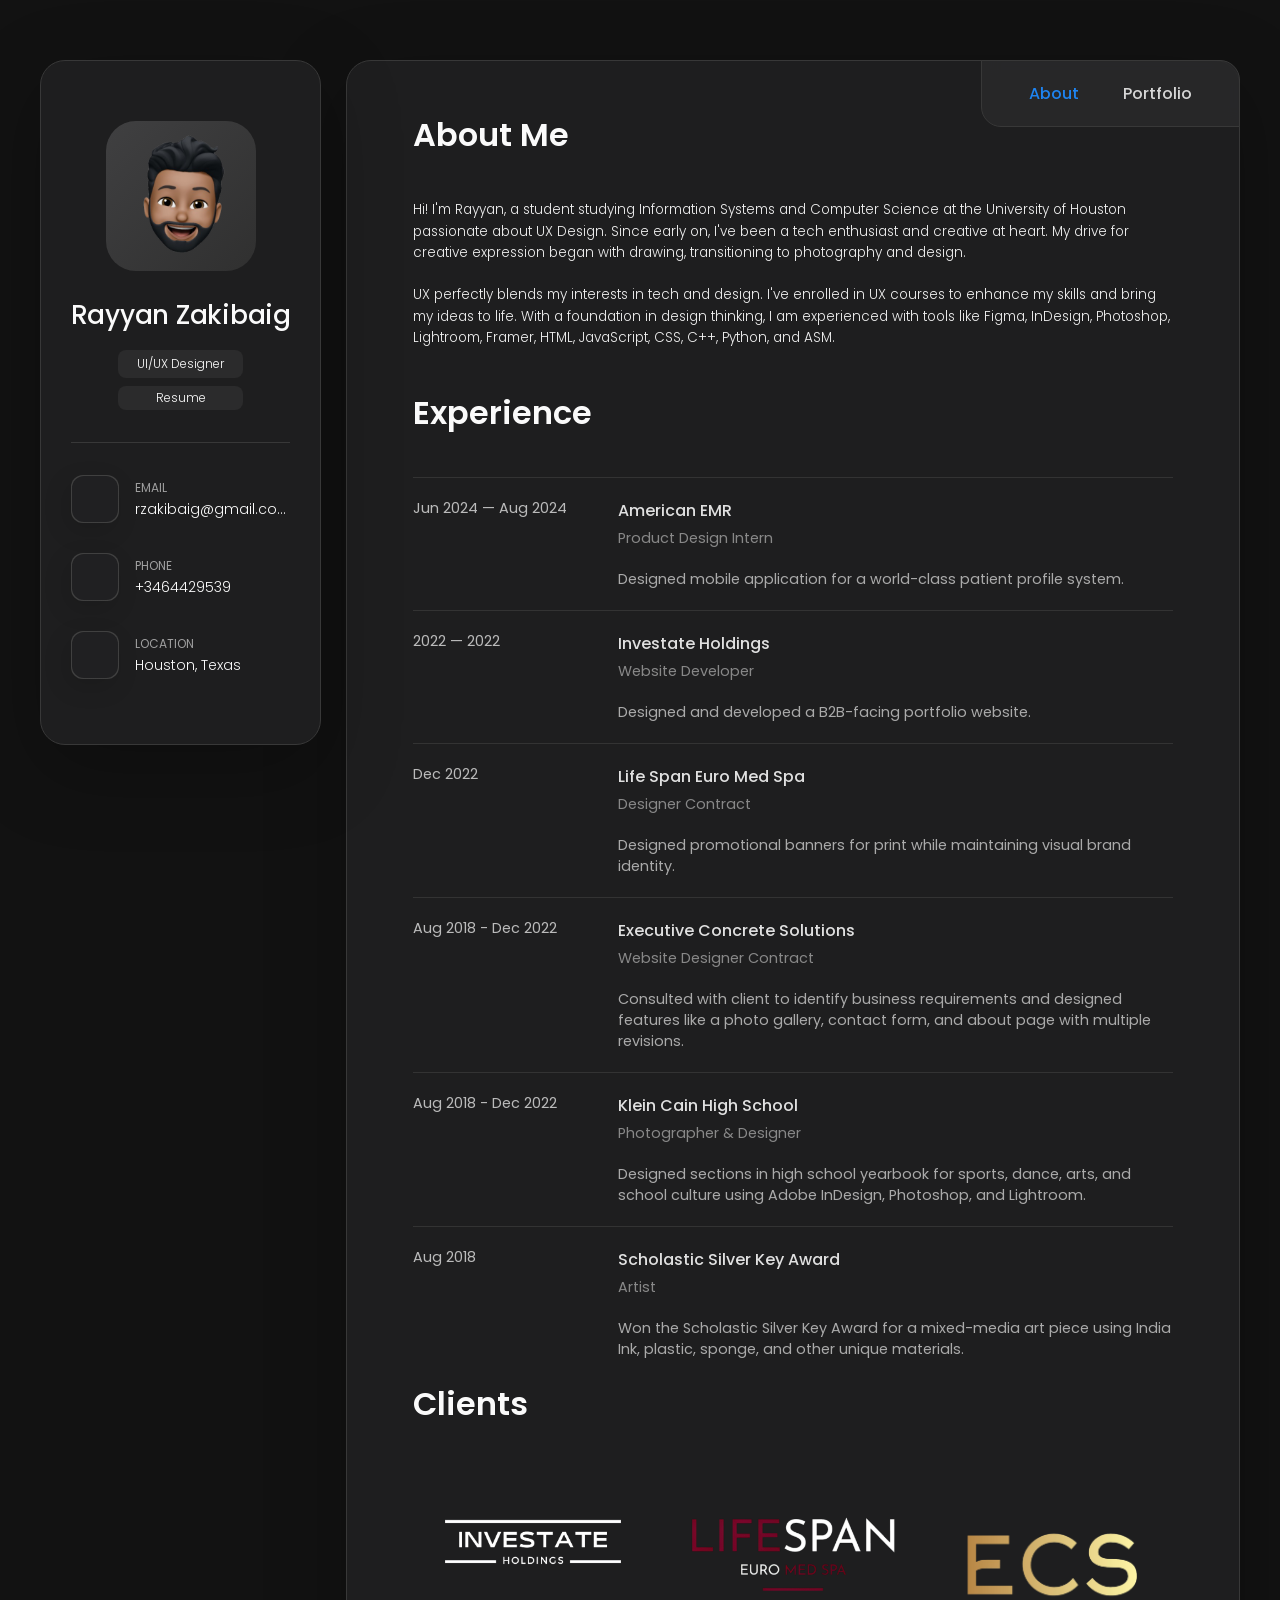
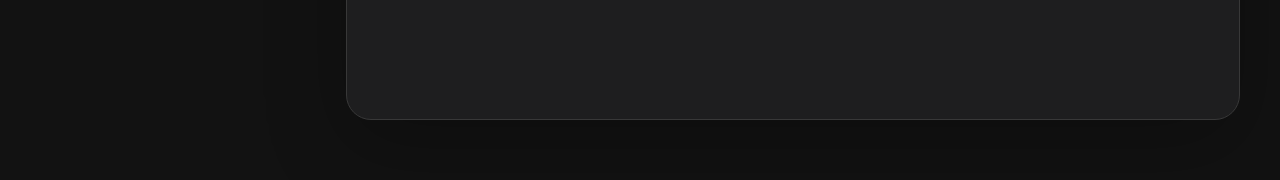
==== index.html @ 5c8e7275 "Update index.html" ====
<!DOCTYPE html>
<html lang="en">

<head>
  <meta charset="UTF-8">
  <meta http-equiv="X-UA-Compatible" content="IE=edge">
  <meta name="viewport" content="width=device-width, initial-scale=1.0">
  <title>Rayyan's Portfolio</title>

  <!-- Favicon -->
  <link rel="shortcut icon" href="./assets/images/logo.ico" type="image/x-icon">

  <!-- Custom CSS -->
  <link rel="stylesheet" href="./assets/css/style.css">

  <!-- Google Fonts -->
  <link rel="preconnect" href="https://fonts.googleapis.com">
  <link rel="preconnect" href="https://fonts.gstatic.com" crossorigin>
  <link href="https://fonts.googleapis.com/css2?family=Poppins:wght@300;400;500;600&display=swap" rel="stylesheet">
</head>

<body>

  <!-- Main Container -->
  <main>

    <!-- Sidebar -->
    <aside class="sidebar" data-sidebar>

      <div class="sidebar-info">
        
        <!-- Avatar -->
        <figure class="avatar-box">
          <img src="./assets/images/my-avatar.png" alt="Rayyan Zakibaig" width="80">
        </figure>

        <!-- Info Content -->
        <div class="info-content">
          <h1 class="name" title="Rayyan Zakibaig">Rayyan Zakibaig</h1>
          <p class="title">UI/UX Designer</p>

          <!-- Resume Button -->
        <a href="https://drive.google.com/file/d/1Hd1ixtJiJkt97Hl2Q3PI5Q_fu5zuwYD4/view?usp=sharing">
          <p class="resume-button">Resume</p>
        </a>

        </div>

        <!-- Contact Toggle Button -->
        <button class="info_more-btn" data-sidebar-btn>
          <span>Show Contacts</span>
          <ion-icon name="chevron-down"></ion-icon>
        </button>

      </div>

      <!-- Expanded Contact Info -->
      <div class="sidebar-info_more">

        <div class="separator"></div>

        <!-- Contact List -->
        <ul class="contacts-list">

          <li class="contact-item">
            <div class="icon-box">
              <ion-icon name="mail-outline"></ion-icon>
            </div>
            <div class="contact-info">
              <p class="contact-title">Email</p>
              <a href="mailto:rzakibaig@gmail.com" class="contact-link">rzakibaig@gmail.com</a>
            </div>
          </li>

          <li class="contact-item">
            <div class="icon-box">
              <ion-icon name="phone-portrait-outline"></ion-icon>
            </div>
            <div class="contact-info">
              <p class="contact-title">Phone</p>
              <a href="tel:+3464429539" class="contact-link">+3464429539</a>
            </div>
          </li>

          <li class="contact-item">
            <div class="icon-box">
              <ion-icon name="location-outline"></ion-icon>
            </div>
            <div class="contact-info">
              <p class="contact-title">Location</p>
              <address>Houston, Texas</address>
            </div>
          </li>

        </ul>

        <div class="separator"></div>

        <!-- Social Links -->
        <ul class="social-list">
          <li class="social-item">
            <a href="https://www.linkedin.com/in/rayyan-zakibaig" class="social-link" target="_blank">
              <ion-icon name="logo-linkedin"></ion-icon>
            </a>
          </li>
        </ul>

      </div>

    </aside>

    <!-- Main Content -->
    <div class="main-content">

      <!-- Navbar -->
      <nav class="navbar">
        <ul class="navbar-list">
          <li class="navbar-item">
            <button class="navbar-link active" data-nav-link>About</button>
          </li>
          <li class="navbar-item">
            <button class="navbar-link" data-nav-link>Portfolio</button>
          </li> 

<!-- 
          <li class="navbar-item">
            <button class="navbar-link" data-nav-link>investate-holdings-project</button>
          </li>

          <li class="navbar-item">
            <button class="navbar-link" data-nav-link>american-emr-project</button>
          </li>
-->
        </ul>
      </nav>

      <!-- About Section -->
      <article class="about active" data-page="about">

        <!-- About Me Section -->
        <div class="experience-section">
          <header>
            <h2 class="h2 article-title">About me</h2>
          </header>

          <section class="about-text">
            <p class="description1">
              Hi! I'm Rayyan, a student studying Information Systems and Computer Science at the University of Houston passionate about UX Design.
              Since early on, I've been a tech enthusiast and creative at heart. My drive for creative expression began with
              drawing, transitioning to photography and design.
            </p>
            <p class="description1">
              UX perfectly blends my interests in tech and design. I've enrolled in UX courses to enhance my skills and
              bring my ideas to life. With a foundation in design thinking, I am experienced with tools like Figma,
              InDesign, Photoshop, Lightroom, Framer, HTML, JavaScript, CSS, C++, Python, and ASM.
            </p>
          </section>

          <!-- Experience Section -->
          <header>
            <h2 class="h2 article-title">Experience</h2>
          </header>

          <!-- Experience Items -->
          <div class="experience-item">
            <div class="experience-date">Jun 2024 — Aug 2024</div>
            <div class="experience-content">
              <h3>American EMR</h3>
              <p class="position">Product Design Intern</p>
              <p class="description">Designed mobile application for a world-class patient profile system.</p>
            </div>
          </div>

          <div class="experience-item">
            <div class="experience-date">2022 — 2022</div>
            <div class="experience-content">
              <h3>Investate Holdings</h3>
              <p class="position">Website Developer</p>
              <p class="description">Designed and developed a B2B-facing portfolio website.</p>
            </div>
          </div>

          <div class="experience-item">
            <div class="experience-date">Dec 2022</div>
            <div class="experience-content">
              <h3>Life Span Euro Med Spa</h3>
              <p class="position">Designer Contract</p>
              <p class="description">Designed promotional banners for print while maintaining visual brand identity.</p>
            </div>
          </div>

          <div class="experience-item">
            <div class="experience-date">Aug 2018 - Dec 2022</div>
            <div class="experience-content">
              <h3>Executive Concrete Solutions</h3>
              <p class="position">Website Designer Contract</p>
              <p class="description">Consulted with client to identify business requirements and designed features like a photo gallery, contact form, and about page with multiple revisions.</p>
            </div>
          </div>

          <div class="experience-item">
            <div class="experience-date">Aug 2018 - Dec 2022</div>
            <div class="experience-content">
              <h3>Klein Cain High School</h3>
              <p class="position">Photographer & Designer</p>
              <p class="description">Designed sections in high school yearbook for sports, dance, arts, and school culture using Adobe InDesign, Photoshop, and Lightroom.</p>
            </div>
          </div>

          <div class="experience-item">
            <div class="experience-date">Aug 2018</div>
            <div class="experience-content">
              <h3>Scholastic Silver Key Award</h3>
              <p class="position">Artist</p>
              <p class="description">Won the Scholastic Silver Key Award for a mixed-media art piece using India Ink, plastic, sponge, and other unique materials.</p>
            </div>
          </div>

          <!-- Clients Section -->
          <h2 class="h2 article-title">Clients</h2>

          <ul class="clients-list has-scrollbar">
            <li class="clients-item">
              <a href="#"><img src="./assets/images/investate-holdings-logo.png" alt="Investate Holdings logo"></a>
            </li>
            <li class="clients-item">
              <a href="#"><img src="./assets/images/lifespan-logo.png" alt="Life Span Euro Med Spa logo"></a>
            </li>
            <li class="clients-item">
              <a href="#"><img src="./assets/images/ecs-logo.png" alt="Executive Concrete Solutions logo"></a>
            </li>
          </ul>
        </div>
      </article>

      

      <!-- Portfolio Page -->
      <article class="portfolio" data-page="portfolio">
        <div class="experience-section">
        
        <header>
          <h2 class="h2 article-title">Portfolio</h2>
        </header>

        <!-- Portfolio projects -->
        <section class="portfolio-posts">
          <ul class="portfolio-posts-list">

        <!--AmericanEMR project-->
        <li class="portfolio-post-item">
          <a href="javascript:void(0);" data-page="american-emr-project">
            <figure class="portfolio-banner-box">
              <img src="./assets/images/healthcare-app.png">
            </figure>

            <div class="portfolio-content">
              <div class="portfolio-meta">
                <p class="portfolio-category">UI/UX Design</p>
                <span class="dot"></span>
                <time datetime="2022-08-23">2024</time>
              </div>

              <h3 class="h3 portfolio-item-title">American EMR</h3>
              <p class="portfolio-text">
              A mobile app empowering patients with control of their health journey.
              </p>
            </div>
          </a>
        </li>

        <!--investate project-->
        <li class="portfolio-post-item">
          <a href="javascript:void(0);" data-page="investate-holdings-project">
            <figure class="portfolio-banner-box">
              <img src="./assets/images/investate-screens.png" alt="Investate" loading="lazy">
            </figure>

            <div class="portfolio-content">
              <div class="portfolio-meta">
                <p class="portfolio-category">Web Design</p>
                <span class="dot"></span>
                <time datetime="2022-02-23">2022</time>
              </div>

              <h3 class="h3 portfolio-item-title">Investate Holdings</h3>
              <p class="portfolio-text">
                A B2B portfolio website for a corportate housing
              </p>
            </div>
          </a>
        </li>

        <!--audi poster-->
        <li class="portfolio-post-item2">
          <a href="javascript:void(0);" data-page="portfolio" data-modal-trigger>
            <figure class="portfolio-banner-box">
              <img src="./assets/images/audir8.png">
            </figure>

            <div class="portfolio-content">
              <div class="portfolio-meta">
                <p class="portfolio-category">Graphic Design</p>
                <span class="dot"></span>
                <time datetime="2022-02-23">November 2024</time>
              </div>
              <h3 class="h3 portfolio-item-title">Audi Poster</h3>
              <p class="portfolio-text">Passion Project</p>
            </div>
          </a>
        </li>

        <!--porsche poster-->
        <li class="portfolio-post-item2">
          <a href="javascript:void(0);" data-page="portfolio" data-modal-trigger>
            <figure class="portfolio-banner-box">
              <img src="./assets/images/porsche-poster.png" alt="Porsche" loading="lazy">
            </figure>

            <div class="portfolio-content">
              <div class="portfolio-meta">
                <p class="portfolio-category">Graphic Design</p>
                <span class="dot"></span>
                <time datetime="2022-02-23">September 2024</time>
              </div>
              <h3 class="h3 portfolio-item-title">Porsche Poster</h3>
              <p class="portfolio-text">Passion Project</p>
            </div>
          </a>
        </li>

        <!--ink poster-->
        <li class="portfolio-post-item2">
          <a href="javascript:void(0);" data-page="portfolio" data-modal-trigger>
            <figure class="portfolio-banner-box">
              <img src="./assets/images/ink-lake.png">
            </figure>

            <div class="portfolio-content">
              <div class="portfolio-meta">
                <p class="portfolio-category">Art</p>
                <span class="dot"></span>
                <time datetime="">April 2018</time>
              </div>
              <h3 class="h3 portfolio-item-title">Ink's Lake</h3>
              <p class="portfolio-text">Won Scholastic Silver Key Award.</p>
            </div>
          </a>
        </li>



          </ul>
        </section>
      </article>

<!-- Modal Container -->
<div class="modal-container" data-modal-container>
  <!-- Overlay -->
  <div class="overlay" data-overlay></div>

  <!-- Modal Content -->
  <div class="project-modal">
    <button class="modal-close-btn" data-modal-close-btn>×</button>
    <div class="modal-img-wrapper">
      <img src="" alt="" data-modal-img>
    </div>
    <div class="modal-content">
      <h3 class="modal-title" data-modal-title></h3>
      <p class="modal-text" data-modal-text></p>
    </div>
  </div>
</div>


    <!--American EMR Case Study-->
    <article class="american-emr-project" data-page="american-emr-project">
      <div class="experience-section">
      <header>
        <h2 class="h2 article-title">American EMR</h2>
      </header>
      
      <a href="https://www.figma.com/proto/PFYUdaoOOU3aPH1MqxiYOs/AmericanEMR-UI?node-id=1-3&node-type=canvas&t=S6vHOVx3jOllrfiK-1&scaling=scale-down&content-scaling=fixed&page-id=0%3A1&starting-point-node-id=1%3A3" target="_blank" class="project-button" margin-bottom="10px;">Figma Prototype</a>
        <!-- Case Study: Context -->
          <div class="experience-item">
            <div class="project-content">
              <h3>Context</h3>
              <ul class="project-details">
                <li style="margin-bottom: 1em;">American EMR is a software solution that addresses common challenges in current electronic medical records (EMR) softwares such as: outdated designs, limited features, and poor usability. This project aimed to create an intuitive, all-in-one patient app to improve practice management and patient care.</li>
              </ul>
            </div>
          </div>
                
      <!-- Case Study: Part 1 - Project Overview -->
      <div class="experience-item">
        <div class="project-content">
          <h3>Overview</h3>
          <ul class="project-details">
            <li><strong>Timeline:</strong> 1 week</li>
            <li><strong>My Role:</strong> UX/UI Designer</li>
            <li><strong>Tools Used:</strong> Figma</li>
            <li><strong>Objective:</strong> Design an easy to navigate patient portal app.</li>
          </ul>
        </div>
      </div>

      <!-- Case Study: Part 2 - Problem Statement & Goals -->
      <div class="experience-item">
        <div class="project-content">
          <h3>Problem Statement</h3>
          <ul class="project-details">
            <li>Patients struggle with complex healthcare applications that lack an all-in-one solution for essential features such as appointment scheduling, medication reminders, payment processing, and medical records access. This leads to frustration and inefficiency in managing their healthcare, highlighting the need for an intuitive patient portal that simplifies and centralizes these features.</li>
          </ul>

          <h6>Goals</h6>
          <ul class="project-details">
            <li><strong>•</strong> Simplify navigation</li>
            <li><strong>•</strong> Enhance accessiblity for all users.</li>
            <li><strong>•</strong> Create an intuitive, user friendly patient app.</li>
          </ul>
        </div>
      </div>

      

      <!-- Case Study: Part 3 - Design Process -->
      <div class="experience-item">
        <div class="project-content">
          <h3>Design Process</h3>
          <p class="project-description">
          </p>

          <!-- Step 1 Research -->
          <div class="design-step">
            <div class="project-details">
              <h6>1. Research & Discovery</h6>
              <li>Reviewed user data provided by American EMR and conducted patient interviews to uncover pain points like poor navigation and disjointed functionality.</li>
              <li><strong>Key Insight: </strong>Patients wanted a simple, easy to use app for fast access to critical information and essential features.</li>
            </div>
          </div>

          <!-- Step 2 -->
          <div class="design-step">
            <div class="project-details">
              <h6></h6>
              <li></li>
              <!-- User Persona Images -->
              <img src="assets/images/userpersona1.png" class="rounded-image" style="margin-bottom: 10px; margin-top:20px">
              <img src="assets/images/userpersona2.png" class="rounded-image" style="margin-bottom: 10px;">
              <img src="assets/images/userpersona3.png" class="rounded-image" style="margin-bottom: 20px;">
            </div>
          </div>
        </div>
      </div>

        <!-- Case Study: Part 3 - Ideation and Wireframing
        <div class="experience-item">
          <div class="project-content">
            <h3></h3>
            <ul class="project-details">

               Step 3 --
              <div class="design-step">
                <h6></h6>
                <li></li>
                <li></li>
              </div>

               Step 4 --
              <div class="design-step">
                <h6></h6>

                <li></li>
              </div>
            </ul>
          </div>
        </div>
      -->
        
        <!-- Case Study: Part 4 - Visual Design -->
        <div class="experience-item">
          <div class="project-content">
            <h3>Visual Design</h3>
            <ul class="project-details">
              <h6>Branding</h6>
              
              <li><strong>Primary Color: </strong>Blue, chosen to evoke calmness, trust, and serenity, aligning with the app's healthcare focus.</li>
              <li><strong>Secondary Color: </strong>Black, used sparingly for contrast and emphasis.</li>
              <li><strong>Bankground & Cards: </strong>Light gray used for the background and white for cards, ensuring a clean and modern aesthetic.</li>
              <li><strong>Typrography: </strong>Montserrat, sans-serif font for selected for its readability and contemporary aesthetic.</li>

            </ul>
          </div>
        </div>

        <!-- Case Study: Part 5 - Prototyping and Testing -->
        <div class="experience-item">
          <div class="project-content">
            <h3>Prototyping and Testing</h3>
            <ul class="project-details">
            
              <!-- Step 6 -->
              <div class="design-step">
                <ul class="project-details">
                  <h6>1. Highlights Section</h6>
                  
                  <!-- dashboard highlights -->
                  <div class="responsive-grid">
                    <img src="assets/images/quick-highlights-versions.png" class="rounded-image">
                    <div>
                      <li><strong>Quick Highlights Section</strong></li>
                      <li>After completing the home dashboard, half of the screen was still unused space and I decided to add a Quick Highlights section. This feature displays key patient information, such as medication reminders, upcoming appointments, and missed payments, allowing users to easily view and access important details at a glance.</li>
                    </div>
                  </div>

                  <!-- Version 1 -->
                  <div class="responsive-grid">
                    <img src="assets/images/highlights-v1.png" class="rounded-image">
                    <div>
                      <li><strong>Quick Highlights Version 1</strong></li>
                      <li>In the first iteration, I designed widget-style cards with black titles and icons for visual recognition. To maintain consistency with the dashboard, I integrated the arrows and added a "details" label, indicating that the cards were clickable for more information.</li>
                    </div>
                  </div>

                  <!-- Version 2 -->
                  <div class="responsive-grid">
                    <img src="assets/images/highlights-v2.png" class="rounded-image">
                    <div>
                      <li><strong>Quick Highlights Version 2</strong></li>
                      <li>After reviewing the first version, user feedback indicated the cards was too cluttered. To simplify, I removed the icons and "details" text, as the arrows already indicated clickability. I kept only the arrows, increasing their size to maintain continuity with the dashboard and improve visibility. With this iteration I aimed to allow users to quickly access important information without distractions.</li>
                    </div>
                  </div>

                  <!-- Version 3 -->
                  <div class="responsive-grid">
                    <img src="assets/images/highlights-v3.png" class="rounded-image">
                    <div>
                      <li><strong>Quick Highlights Version 3</strong></li>
                      <li>However, after re-evaluating version 2 made the cards indistinquishable at a glance, this was a problem since users should be able to quickly view this information. I reintroduced the icons to maintain the design continuity from the dashboard while excluding the "details" text and this helped balance the visual load.</li>
                    </div>
                  </div>

                  <h6>2. Back Arrow in pages</h6>
                  <img src="assets/images/arrow-addition-emr.png" class="rounded-image" style="margin-bottom: 1em;">                  
                  <li><strong>Back Arrow in Subpages</strong></li>
                  <li>During user testing, I found that users struggled to navigate back to the previous page from the dashboard. I had designed thinking the home icon in the menu was sufficient but it wasn't intuitive. To address this pain point, I added back arrows at the top of each page, ensuring consistency with the dashboard’s arrow theme and providing users with a clear way return to the previous page.</li>
                  

                  <h6>3. Sticky Menu </h6>
                  <div class="responsive-grid">
                  <img src="assets/images/emr-menu-1.png" class="rounded-image" style="margin-bottom: 1em;">                  
                  <img src="assets/images/emr-menu-2.png" class="rounded-image" style="margin-bottom: 1em;">                  
                  <li>The early iteration limited the menu to three icons. However, through user testing I discovered patients wanted more options for seamless navigation for frequent access to important info.</li>
                  <li>On the final design I added Medical Records and Notifications to the menu, removed the text under the icons to reduce clutter, and opted for filled icons to enhance visibility.</li>
                  </div>
                  

                </ul>
              </div>
            </ul>
          </div>
        </div>

      <!-- Case Study: Figma Prototype -->
      <div class="experience-item">
        <div class="project-content">
          <h3>Figma Prototype</h3>
          <ul class="project-details">
            <li>To further showcase the design's functionality and flow, I’ve embedded the interactive prototype from Figma.</li>
            <div class="design-step">
              <iframe
              style="border: 0px solid rgb(0, 0, 0); width: 100%; height: 800px;"
              src="https://embed.figma.com/proto/PFYUdaoOOU3aPH1MqxiYOs/AmericanEMR-UI?node-id=1-3&node-type=canvas&scaling=scale-down&content-scaling=responsive&page-id=0%3A1&starting-point-node-id=1%3A3&embed-host=share"
              allowfullscreen>
              </iframe>          
            </div>
          </ul>
        </div>
      </div>

        <!-- Case Study: - Visual Highlights -->
        <div class="experience-item">
          <div class="project-content">
          <h5>Highlights</h5>
          <p style="text-align: center; margin-bottom: 1em;"></p>
          <img src="assets/images/healthcare-app.png" class="rounded-image">
          <p style="text-align: right; margin-bottom: 2rem;"></p>

          <h5>Login</h5>
          <p style="text-align: center; margin-bottom: 1em;">Understanding that patients may not be tech saavy, I kept the design minimal to ensure accessiblility for all patients. With a prominent CTA button, carefully colored and sized text, I designed an easy and frictionless login experience.</p>
          <img src="assets/images/loginpage-emr.png" class="rounded-image">
          <p style="text-align: right; margin-bottom: 2rem;">1. Login Page</p>

          <h5>Dashboard</h5>
          <p style="text-align: center; margin-bottom: 1em;">Patients need an intuitive dashboard, so I choose a list layout with icons for easy identification. User feedback led to the addition of arrows to indicate clickable items, and a “highlights” section below displaying quick information like medication reminders and missed payments in a widget-style layout.</p>
          <img src="assets/images/dashboard-emr.png" class="rounded-image">
          <p style="text-align: right;">2. Dashboard</p>

          <h5>Appointments</h5>
          <p style="text-align: center; margin-bottom: 1em;">This page features a toggle to switch between appointment types, with active and inactive states for easy identification. Underneath, each card displays details like doctor name, clinic, timing, and includes an underlined address link and a prominent button to book new appointments. This design enables users with quick and easy navigation to view and make changes to their appointment details.</p>
          <img src="assets/images/appointment-emr.png" class="rounded-image">
          <p style="text-align: right;">3. Appointments</p>

          <h5>Bookings</h5>
          <p style="text-align: center; margin-bottom: 1em;">Patients want an efficient way to browse doctors and book appointments. The bookings page lets them search and filter doctors or clinics, and find available providers with the prominent blue colored call to action “book” button.</p>
          <img src="assets/images/bookings-emr.png" class="rounded-image">
          <p style="text-align: right; margin-bottom: 20px;">4. Bookings</p>

          <h5>Prescriptions</h5>
          <p style="text-align: center; margin-bottom: 1em;">Patients needed a simple solution to view active prescriptions and access refills. The secondary text under the header easily display the number of active prescriptions. I designed cards with prescription details (name, doctor notes, prescribing doctor). A blue refill CTA button provides easy access for users to manage their prescriptions.</p>
          <img src="assets/images/prescriptions-emr.png" class="rounded-image">
          <p style="text-align: right; margin-bottom: 20px;">5. Prescriptions</p>

          <h5>Medical Records</h5>
          <p style="text-align: center; margin-bottom: 1em;">Alternative patient apps often separate patient records like lab results, health history, etc, making them hard to access. Facing this problem myself, I designed a centralized Medical Records page that consolidates all medical information in one place. It includes a patient card, live vitals through smart device integration, card for previous visit details, and a menu list for other records. This design ensures users can easily view and manage their health information.</p>
          <img src="assets/images/medical-records-emr.png" class="rounded-image">
          <p style="text-align: right; margin-bottom: 20px;">6. Medical Records</p>

          <h5>Billing</h5>
          <p style="text-align: center; margin-bottom: 1em;">The Billing page offers a clear, organized layout, allowing users to easily manage and view their billing information, past invoices, and missed payments.</p>
          <img src="assets/images/billing-emr.png" class="rounded-image">
          <p style="text-align: right; margin-bottom: 20px;">7. Billing</p>

          <h5>Messages & Notifications</h5>
          <p style="text-align: center; margin-bottom: 1em;">This page incorporates the toggle bar from the appointments page for easy navigation between messages and notifications. A search bar allows users to quickly find specific messages, while the notifications section highlights important information for quick access, ensuring users stay informed without clutter.</p>
          <img src="assets/images/messages+notifications-emr.png" class="rounded-image">
          <p style="text-align: right; margin-bottom: 20px;">7. Messages & Notifications</p>

        </div>
        </div>

        <!-- Case Study: Reflection -->
        <div class="experience-item">
          <div class="project-content">
            <h3>Reflection</h3>
            <ul class="project-details">
              <h6>Challenges I Faced:</h6>
              <li>Exploring Figma’s tools was exciting for my first project. A key challenge was not setting up an asset library, which would have streamlined the process and ensured design consistency. Balancing user needs with stakeholder constraints was also challenging. For instance, the development team raised feasibility issues for the appointment booking feature due to complexity or time constraints. Similarly, my initial payment UI concept faced challenges involving insurance coverage intricacies. These experiences emphasized the importance of early stakeholder collaboration to align scope and feasibility, saving time and effort.</li>
              
              <h6>What I Learned:</h6>
              <li>I learned the importance of creating reusable design assets, such as components, variants, and instances, to streamline workflows and maintain consistency.</li>
              <li>I recognized how critical domain knowledge is to creating practical and user-centered solutions.</li>
              <li>This project reinforced the need to remain open to iteration and feedback, recognizing that good design is an ongoing process of refinement.</li>
              
              <h6>Next Steps:</h6>
              <li>Moving forward, I plan to adopt asset libraries from the start, refine typography systems early on, and deepen my domain knowledge for better-informed designs. I aim to embrace continuous improvement, staying flexible and open to feedback to create better user experiences.</li>
            </ul>
          </div>
        </div>

        <footer>
          <a href="javascript:void(0);" class="project-button" id="backToProjectsButton">Back to Projects</a>
        </footer>       
          
      </div>
    </article>


<!-- #Investate Case Study --> 
<article class="investate-holdings-project" data-page="investate-holdings-project">
  <div class="experience-section">
    <header>
      <h2 class="h2 article-title">Investate Holdings</h2>
    </header>
      
    <a href="https://investateholdings.com" target="_blank" class="project-button" margin-bottom="10px;">See Website</a>
        
      <!-- Case Study: Context -->
        <div class="experience-item">
          <div class="project-content">
            <h3>Context</h3>
            <ul class="project-details">
              <li>Investate Holdings is a corporate housing company specializing in providing short-term accommodations for business travelers. The company manages a diverse portfolio of properties, including both owned and leased assets.</li>
              <li>As a rapidly expanding organization, Investate Holdings is strategically expanding into new locations to meet the growing demand for short term rentals.</li>
            </ul>
          </div>
        </div>

        <!-- Case Study: Part 1 - Project Overview -->
        <div class="experience-item">
          <div class="project-content">
            <h3>Overview</h3>
            <ul class="project-details">
              <li><strong>Timeline:</strong> 3 days</li>
              <li><strong>My Role:</strong> UX/UI Designer</li>
              <li><strong>Tools Used:</strong> Figma, HTML, CSS</li>
              <li><strong>Objective:</strong> Design a responsive website to communicate Investate Holdings' services, build trust, and drive client inquiries.</li>
            </ul>
          </div>
        </div>
        
        <!-- Case Study: Part 2 - Problem Statement & Goals -->
        <div class="experience-item">
          <div class="project-content">
            <h3>Problem Statement</h3>
            <ul class="project-details">
              <li>Despite its rapid growth, Investate Holdings lacked a professional website to effectively pitch its business to clients and investors. This gap hindered its ability to establish trust, showcase services, and communicate its value proposition in a competitive market.</li>
            </ul>
            <h6>Goals</h6>
            <ul class="project-details">
              <li><strong>•</strong> Create a b2b-centric website that highlights Investate Holdings' services.</li>
              <li><strong>•</strong> Build trust through a modern and professional design.</li>
              <li><strong>•</strong> Ensure smooth, intuitive navigation to enhance the user experience.</li>
            </ul>
          </div>
        </div>

        <!-- Case Study: Part 3 - Design Process -->
        <div class="experience-item">
          <div class="project-content">
            <h3>Design Process</h3>
            <p class="project-description">
              The Investate Holdings website was crafted using a systematic and user-focused design process to ensure both business goals and user needs were met effectively.
            </p>
            <!-- Step 1 Research -->
            <div class="design-step">
              <div class="project-details">
                <h6>1. Research & Discovery</h6>
                <li>I first gathered info on who Investate is seeking to target with this website. Asking what their biggest risks and drawbacks are with their building units. I came to find that a lot of units are vacant, and of the ones that are leased to tenants, there's no telling what the condition of the unit will be once they move out.</li>
              </div>
            </div>
            <!-- Step 2 -->
            <div class="design-step">
              <div class="project-details">
                <h6>2. User Personas</h6>
                <li>The target users are building owners who face difficulties with traditional tenants and are looking for more stable and predictable rental options. They value trust and reliability, making it essential to communicate these factors clearly on the website.</li>
              </div>
            </div>
          </div>
        </div>


          <!-- Case Study: Part 3 - Ideation and Wireframing -->
          <div class="experience-item">
            <div class="project-content">
              <h3>Ideation & Wireframing</h3>
              <ul class="project-details">

              <!-- Step 3 -->
              <div class="design-step">
                <h6>Information Architecture</h6>
                <li>Structured the site with four key sections: Home, About Us, Why Choose Us, Contact.</li>
                <li>Prioritized ease of navigation with a sticky menu, one-page scroll website, and CTAs.</li>
              </div>

              <!-- Step 4 -->
              <div class="design-step">
                <h6>Wireframing</h6>
                <img src="assets/images/wireframe1.jpg" class="rounded-image" style="margin-bottom: 20px;">
                <img src="assets/images/wireframe2.jpg" class="rounded-image" style="margin-bottom: 20px;">
                <li>Created quick low-fidelity wireframes on paper to explore layouts and functionality. Focused on concisely conveying the business model for clients.</li>
              </div>
              </ul>
            </div>
          </div>

          <!-- Case Study: Part 4 - Visual Design -->
          <div class="experience-item">
            <div class="project-content">
              <h3>Visual Design</h3>
              <ul class="project-details">
                <h6>Branding</h6>
                <img src="assets/images/Branding.png" class="rounded-image" style="margin-bottom: 20px;">
                <li>Incorporated the brand’s black and white color scheme to convey trust and professionalism.</li>
                <li><strong>Typography: </strong>Montserrat, sans-serif fonts for readability and modern aesthetic.</li>
              <div class="design-step">
                <h6>Responsive Design</h6>
                <li>Created designs optimized for mobile, tablet, and desktop views.</li>
              </div>
              </ul>
            </div>
          </div>

          <!-- Case Study: Part 5 - Prototyping and Testing -->
          <div class="experience-item">
            <div class="project-content">
              <h3>Prototyping and Testing</h3>
              <ul class="project-details">
              
                <!-- Step 6 -->
              <div class="design-step">
                <ul class="project-details">
                  <h6>Usability Testing</h6>
                  
                <!-- Version 1 -->
                <div class="responsive-grid">
                  <img src="assets/images/why-us-v2.jpg" class="rounded-image">
                  <div>
                    <li><strong>Version 1</strong></li>
                    <li>The initial layout included long paragraphs of text under each image, which caused readability issues. The design had to be adjusted to balance text and visuals, but this compromised design aesthetics.</li>
                  </div>
                </div>

                <!-- Version 2 -->
                <div class="responsive-grid">
                  <img src="assets/images/why-us.jpg" class="rounded-image">
                  <div>
                    <li><strong>Version 2</strong></li>
                    <li>fter A/B testing, I shifted to a 3-row, 2-column layout to reduce text length under each image and maintain readability. This design aligned with natural left to right reading patterns, ensuring clarity and engagement.</li>
                  </div>
                </div>
                </ul>
              </div>
            </div>
          </div>

          <!-- Case Study: - Visual Highlights -->          
          <div class="project-content">
          <h5>Visual Highlights</h5>
          <img src="assets/images/HomeScreen.jpg" class="rounded-image">
          <p style="text-align: right; margin-bottom: 2rem;">1. Hero Page</p>

          <h5>About Us</h5>
          <p style="text-align: center; margin-bottom: 1em;">Backstory for potential business partners to learn about the founders</p>
          <img src="assets/images/about-us.png" class="rounded-image">
          <p style="text-align: right;">2. About Us</p>

          <h5>Benefits</h5>
          <p style="text-align: center; margin-bottom: 1em;">Presenting the challenges that buildings face and how a partnership with Incestate would solve them</p>
          <img src="assets/images/benefits.png" class="rounded-image">
          <p style="text-align: right;">3. Benefits</p>

          <h5>Selling Points</h5>
          <p style="text-align: center; margin-bottom: 1em;">3 simple reasons why building owners should choose Investate over competitors</p>
          <img src="assets/images/why-us.jpg" class="rounded-image">
          <p style="text-align: right; margin-bottom: 20px;">4. Why Us</p>
        </div>
       
          <!-- Case Study: Reflection -->
          <div class="experience-item">
            <div class="project-content">
              <h3>Reflection</h3>
              <ul class="project-details">
                <li><strong>Challenges I faced: </strong>Managing conflicting stakeholder preferences while maintaining user focus.</li>
                <li><strong>What I learned: </strong>Balancing business goals with user needs requires iterative communication and validation.</li>
                <li><strong>Next Steps:</strong></li>
                <li><strong>• </strong>Explore advanced interactivity, such as virtual tours for properties.</li>
                <li><strong>• </strong>Incorporate analytics tracking to further optimize the design post-launch.</li>
              </ul>
            </div>
          </div>     
            
      </article>

    </div>
  </main>

  <!-- Custom JavaScript -->

  <!-- Ionicons CDN -->
  <script type="module" src="https://unpkg.com/ionicons@5.5.2/dist/ionicons.esm.js"></script>
  <script nomodule src="https://unpkg.com/ionicons@5.5.2/dist/ionicons.js"></script>

      


  <script>
    // Function to handle navigation and show the specified page
    function handleNavigation(page) {
      // Hide all sections with the data-page attribute
      document.querySelectorAll('article[data-page]').forEach(section => {
        section.classList.remove('active');
      });
  
      // Show the selected page if it exists
      const selectedPage = document.querySelector(`[data-page="${page}"]`);
      if (selectedPage) {
        selectedPage.classList.add('active');
      }
  
      // Update active class for navigation links
      document.querySelectorAll('[data-nav-link]').forEach(link => {
        link.classList.toggle('active', link.textContent.toLowerCase() === page);
      });
    }
  
    // Add event listener for the back button to show the portfolio page
    document.getElementById("backToProjectsButton").addEventListener("click", function() {
      handleNavigation("portfolio");
    });
  
    // Add click event listeners to portfolio items for navigation
    document.querySelectorAll('.portfolio-post-item a').forEach(item => {
      item.addEventListener('click', function(event) {
        event.preventDefault(); // Prevent default link behavior
        handleNavigation(this.getAttribute('data-page'));
      });
    });
  
    // Add click event listeners to navigation links
    document.querySelectorAll('[data-nav-link]').forEach(link => {
      link.addEventListener('click', () => {
        handleNavigation(link.textContent.toLowerCase());
      });
    });
  </script>
  

  <!--
    - custom js link
  -->
  <script src="assets/js/script.js"></script>


  <!--
    - ionicon link
  -->
  <script type="module" src="https://unpkg.com/ionicons@5.5.2/dist/ionicons/ionicons.esm.js"></script>
  <script nomodule src="https://unpkg.com/ionicons@5.5.2/dist/ionicons/ionicons.js"></script>

  



  
</body>
















        <!--
          - service
        

        <section class="service">

          <h3 class="h3 service-title">What i'm doing</h3>

          <ul class="service-list">

            <li class="service-item">

              <div class="service-icon-box">
                <img src="./assets/images/icon-design.svg
                " alt="design icon" width="40">
              </div>

              <div class="service-content-box">
                <h4 class="h4 service-item-title">Web design</h4>

                <p class="service-item-text">
                  Modern and professional quality design.
                </p>
              </div>

            </li>

            <li class="service-item">

              <div class="service-icon-box">
                <img src="./assets/images/icon-dev.svg" alt="Web development icon" width="40">
              </div>

              <div class="service-content-box">
                <h4 class="h4 service-item-title">Web development</h4>

                <p class="service-item-text">
                  High-quality development of sites at the professional level.
                </p>
              </div>

            </li>

            <li class="service-item">

              <div class="service-icon-box">
                <img src="./assets/images/icon-app.svg" alt="mobile app icon" width="40">
              </div>

              <div class="service-content-box">
                <h4 class="h4 service-item-title">Mobile apps</h4>

                <p class="service-item-text">
                  Professional development of applications for iOS and Android.
                </p>
              </div>

            </li>

            <li class="service-item">

              <div class="service-icon-box">
                <img src="./assets/images/icon-photo.svg" alt="camera icon" width="40">
              </div>

              <div class="service-content-box">
                <h4 class="h4 service-item-title">Photography</h4>

                <p class="service-item-text">
                  I shoot professional photos in any category.
                </p>
              </div>

            </li>

          </ul>

        </section>


      
          - testimonials
        

        <section class="testimonials">

          <h3 class="h3 testimonials-title">Testimonials</h3>

          <ul class="testimonials-list has-scrollbar">

            <li class="testimonials-item">
              <div class="content-card" data-testimonials-item>

                <figure class="testimonials-avatar-box">
                  <img src="./assets/images/avatar-1.png" alt="Daniel lewis" width="60" data-testimonials-avatar>
                </figure>

                <h4 class="h4 testimonials-item-title" data-testimonials-title>Rohit Patil</h4>

                <div class="testimonials-text" data-testimonials-text>
                  <p>
                    Richard was hired to create a corporate identity. We were very pleased with the work done. She has a
                    lot of experience
                    and is very concerned about the needs of client. Lorem ipsum dolor sit amet, ullamcous cididt
                    consectetur adipiscing
                    elit, seds do et eiusmod tempor incididunt ut laborels dolore magnarels alia.
                  </p>
                </div>

              </div>
            </li>

            <li class="testimonials-item">
              <div class="content-card" data-testimonials-item>

                <figure class="testimonials-avatar-box">
                  <img src="./assets/images/avatar-2.png" alt="Jessica miller" width="60" data-testimonials-avatar>
                </figure>

                <h4 class="h4 testimonials-item-title" data-testimonials-title>Dipti Sinha</h4>

                <div class="testimonials-text" data-testimonials-text>
                  <p>
                    Richard was hired to create a corporate identity. We were very pleased with the work done. She has a
                    lot of experience
                    and is very concerned about the needs of client. Lorem ipsum dolor sit amet, ullamcous cididt
                    consectetur adipiscing
                    elit, seds do et eiusmod tempor incididunt ut laborels dolore magnarels alia.
                  </p>
                </div>

              </div>
            </li>

            <li class="testimonials-item">
              <div class="content-card" data-testimonials-item>

                <figure class="testimonials-avatar-box">
                  <img src="./assets/images/avatar-3.png" alt="Emily evans" width="60" data-testimonials-avatar>
                </figure>

                <h4 class="h4 testimonials-item-title" data-testimonials-title>Emily evans</h4>

                <div class="testimonials-text" data-testimonials-text>
                  <p>
                    Richard was hired to create a corporate identity. We were very pleased with the work done. She has a
                    lot of experience
                    and is very concerned about the needs of client. Lorem ipsum dolor sit amet, ullamcous cididt
                    consectetur adipiscing
                    elit, seds do et eiusmod tempor incididunt ut laborels dolore magnarels alia.
                  </p>
                </div>

              </div>
            </li>

            <li class="testimonials-item">
              <div class="content-card" data-testimonials-item>

                <figure class="testimonials-avatar-box">
                  <img src="./assets/images/avatar-4.png" alt="Henry william" width="60" data-testimonials-avatar>
                </figure>

                <h4 class="h4 testimonials-item-title" data-testimonials-title>Henry william</h4>

                <div class="testimonials-text" data-testimonials-text>
                  <p>
                    Richard was hired to create a corporate identity. We were very pleased with the work done. She has a
                    lot of experience
                    and is very concerned about the needs of client. Lorem ipsum dolor sit amet, ullamcous cididt
                    consectetur adipiscing
                    elit, seds do et eiusmod tempor incididunt ut laborels dolore magnarels alia.
                  </p>
                </div>

              </div>
            </li>

          </ul>

        </section>

        -->      
        
        <!--
          - testimonials modal


        <div class="modal-container" data-modal-container>

          <div class="overlay" data-overlay></div>

          <section class="testimonials-modal">

            <button class="modal-close-btn" data-modal-close-btn>
              <ion-icon name="close-outline"></ion-icon>
            </button>

            <div class="modal-img-wrapper">
              <figure class="modal-avatar-box">
                <img src="./assets/images/avatar-1.png" alt="Daniel lewis" width="80" data-modal-img>
              </figure>

              <img src="./assets/images/icon-quote.svg" alt="quote icon">
            </div>

            <div class="modal-content">

              <h4 class="h3 modal-title" data-modal-title>Daniel lewis</h4>

              <time datetime="2021-06-14">14 June, 2021</time>

              <div data-modal-text>
                <p>
                  Richard was hired to create a corporate identity. We were very pleased with the work done. She has a
                  lot of experience
                  and is very concerned about the needs of client. Lorem ipsum dolor sit amet, ullamcous cididt
                  consectetur adipiscing
                  elit, seds do et eiusmod tempor incididunt ut laborels dolore magnarels alia.
                </p>
              </div>

            </div>

          </section>

        </div>

      -->









<!--
        - #chatgpt

        </section>

        <section class="skill">
          <h3 class="h3 skills-title">My Tools</h3>
          <ul class="skills-list content-card">
            
            <li class="skills-item">
              <img src="./assets/images/figma.png" alt="Figma" width="30">
              <h5 class="h5"></h5>
            </li>

            <li class="skills-item">
              <img src="./assets/images/framer.png" alt="Framer" width="30">
              <h5 class="h5"></h5>
            </li>

            <li class="skills-item">
              <img src="./assets/images/indesign.png" alt="InDesign" width="30">
              <h5 class="h5"></h5>
            </li>

            <li class="skills-item">
              <img src="./assets/images/photoshop.png" alt="Photoshop" width="30">
              <h5 class="h5"></h5>
            </li>

            <li class="skills-item">
              <img src="./assets/images/lightroom.png" alt="Lightroom" width="30">
              <h5 class="h5"></h5>
            </li>

            <li class="skills-item">
              <img src="./assets/images/python.png" alt="Python" width="30">
              <h5 class="h5"></h5>
            </li>

            <li class="skills-item">
              <img src="./assets/images/html.png" alt="HTML" width="30"> 
              <h5 class="h5"></h5>
            </li>

            <li class="skills-item">
              <img src="./assets/images/css.png" alt="CSS" width="30">
              <h5 class="h5"></h5>
            </li>

          </ul>
        </section>

  
              <div class="title-wrapper">
                <h5 class="h5">Web design</h5>
                <data value="80">80%</data>
              </div>

              <div class="skill-progress-bg">
                <div class="skill-progress-fill" style="width: 80%;"></div>
              </div>

            </li>

            <li class="skills-item">

              <div class="title-wrapper">
                <h5 class="h5">Graphic design</h5>
                <data value="70">70%</data>
              </div>

              <div class="skill-progress-bg">
                <div class="skill-progress-fill" style="width: 70%;"></div>
              </div>

            </li>

            <li class="skills-item">

              <div class="title-wrapper">
                <h5 class="h5">Branding</h5>
                <data value="90">90%</data>
              </div>

              <div class="skill-progress-bg">
                <div class="skill-progress-fill" style="width: 90%;"></div>
              </div>

            </li>

            <li class="skills-item">

              <div class="title-wrapper">
                <h5 class="h5">WordPress</h5>
                <data value="50">50%</data>
              </div>

              <div class="skill-progress-bg">
                <div class="skill-progress-fill" style="width: 50%;"></div>
              </div>

            </li>

              
          </ul>

        </section>

      </article>


      -->



<!--
        - #PORTFOLIO


      <article class="projects" data-page="projects">

        <header>
          <h2 class="h2 article-title">Portfolio</h2>
        </header>

        <section class="projects">

          <ul class="filter-list">

            <li class="filter-item">
              <button class="active" data-filter-btn>All</button>
            </li>

            <li class="filter-item">
              <button data-filter-btn>Web design</button>
            </li>

            <li class="filter-item">
              <button data-filter-btn>Applications</button>
            </li>

            <li class="filter-item">
              <button data-filter-btn>Graphic Design</button>
            </li>

            <li class="filter-item">
              <button data-filter-btn>Photography</button>
            </li>
            
          </ul>

          <div class="filter-select-box">

            <button class="filter-select" data-select>

              <div class="select-value" data-selecct-value>Select category</div>

              <div class="select-icon">
                <ion-icon name="chevron-down"></ion-icon>
              </div>

            </button>

            <ul class="select-list">

              <li class="select-item">
                <button data-select-item>All</button>
              </li>

              <li class="select-item">
                <button data-select-item>Web design</button>
              </li>

              <li class="select-item">
                <button data-select-item>Applications</button>
              </li>

              <li class="select-item">
                <button data-select-item>Graphic Design</button>
              </li>
             
              <li class="select-item">
                <button data-select-item>Photography</button>
              </li>

            </ul>

          </div>

          <ul class="project-list">

            <li class="project-item  active" data-filter-item data-category="web development">
              <a href="#">

                <figure class="project-img">
                  <div class="project-item-icon-box">
                    <ion-icon name="eye-outline"></ion-icon>
                  </div>

                  <img src="./assets/images/project-1.jpg" alt="finance" loading="lazy">
                </figure>

                <h3 class="project-title">Finance</h3>

                <p class="project-category">Web development</p>

              </a>
            </li>

            <li class="project-item  active" data-filter-item data-category="web development">
              <a href="#">

                <figure class="project-img">
                  <div class="project-item-icon-box">
                    <ion-icon name="eye-outline"></ion-icon>
                  </div>

                  <img src="./assets/images/project-2.png" alt="orizon" loading="lazy">
                </figure>

                <h3 class="project-title">Orizon</h3>

                <p class="project-category">Web development</p>

              </a>
            </li>

            <li class="project-item  active" data-filter-item data-category="web design">
              <a href="#">

                <figure class="project-img">
                  <div class="project-item-icon-box">
                    <ion-icon name="eye-outline"></ion-icon>
                  </div>

                  <img src="./assets/images/project-3.jpg" alt="fundo" loading="lazy">
                </figure>

                <h3 class="project-title">Fundo</h3>

                <p class="project-category">Web design</p>

              </a>
            </li>

            <li class="project-item  active" data-filter-item data-category="applications">
              <a href="#">

                <figure class="project-img">
                  <div class="project-item-icon-box">
                    <ion-icon name="eye-outline"></ion-icon>
                  </div>

                  <img src="./assets/images/project-4.png" alt="brawlhalla" loading="lazy">
                </figure>

                <h3 class="project-title">Brawlhalla</h3>

                <p class="project-category">Applications</p>

              </a>
            </li>

            <li class="project-item  active" data-filter-item data-category="web design">
              <a href="#">

                <figure class="project-img">
                  <div class="project-item-icon-box">
                    <ion-icon name="eye-outline"></ion-icon>
                  </div>

                  <img src="./assets/images/project-5.png" alt="dsm." loading="lazy">
                </figure>

                <h3 class="project-title">DSM.</h3>

                <p class="project-category">Web design</p>

              </a>
            </li>

            <li class="project-item  active" data-filter-item data-category="web design">
              <a href="#">

                <figure class="project-img">
                  <div class="project-item-icon-box">
                    <ion-icon name="eye-outline"></ion-icon>
                  </div>

                  <img src="./assets/images/project-6.png" alt="metaspark" loading="lazy">
                </figure>

                <h3 class="project-title">MetaSpark</h3>

                <p class="project-category">Web design</p>

              </a>
            </li>

            <li class="project-item  active" data-filter-item data-category="web development">
              <a href="#">

                <figure class="project-img">
                  <div class="project-item-icon-box">
                    <ion-icon name="eye-outline"></ion-icon>
                  </div>

                  <img src="./assets/images/project-7.png" alt="summary" loading="lazy">
                </figure>

                <h3 class="project-title">Summary</h3>

                <p class="project-category">Web development</p>

              </a>
            </li>

            <li class="project-item  active" data-filter-item data-category="applications">
              <a href="#">

                <figure class="project-img">
                  <div class="project-item-icon-box">
                    <ion-icon name="eye-outline"></ion-icon>
                  </div>

                  <img src="./assets/images/project-8.jpg" alt="task manager" loading="lazy">
                </figure>

                <h3 class="project-title">Task Manager</h3>

                <p class="project-category">Applications</p>

              </a>
            </li>

            <li class="project-item  active" data-filter-item data-category="web development">
              <a href="#">

                <figure class="project-img">
                  <div class="project-item-icon-box">
                    <ion-icon name="eye-outline"></ion-icon>
                  </div>

                  <img src="./assets/images/investate-screens.png" alt="investate" loading="website">
                </figure>

                <h3 class="project-title">Short Term Rental Business Website</h3>

                <p class="project-category">Web development</p>

              </a>
            </li>

            <li class="project-item  active" data-filter-item data-category="Graphic Design">
              <a href="#">

                <figure class="project-img">
                  <div class="project-item-icon-box">
                    <ion-icon name="eye-outline"></ion-icon>
                  </div>

                  <img src="./assets/images/porsche-poster.png" alt="porsche" loading="poster">
                </figure>

                <h3 class="project-title">Porsche Poster</h3>

                <p class="project-category">Graphic Design</p>

              </a>
            </li>


            
          </ul>

        </section>

      </article>
-->


<style>
.responsive-grid {
  display: grid;
  grid-template-columns: 1fr 1fr;
  gap: 20px;
  margin-bottom: 3em; /* Space between rows */
}

.responsive-grid:last-of-type {
  margin-bottom: 0; /* Prevent extra margin on the last row */
}

  /* Media query for smaller screens */
  @media (max-width: 768px) {
    .responsive-grid {
      grid-template-columns: 1fr;
    }

  .rounded-image {
    max-width: 100%;
    height: auto;
  }
}
</style>
---- assets/css/style.css ----
:root {

/**
   * colors
   */

  /* gradient */

  --bg-gradient-onyx: linear-gradient(
    to bottom right, 
    hsl(240, 1%, 25%) 3%, 
    hsl(0, 0%, 19%) 97%
  );
  --bg-gradient-jet: linear-gradient(
    to bottom right, 
    hsla(240, 1%, 18%, 0.251) 0%, 
    hsla(240, 4%, 11%, 0.927) 100%
  ), hsl(240, 2%, 13%);


  --bg-gradient-yellow-1: linear-gradient(
    to bottom right, 
    hsl(215, 85%, 50%) 0%, 
    hsla(36, 100%, 69%, 0) 50%
  );
  --bg-gradient-yellow-2: linear-gradient(
    135deg, 
    hsla(45, 100%, 71%, 0.251) 0%, 
    hsla(35, 100%, 68%, 0) 59.86%
  ), hsl(240, 2%, 13%);


  --border-gradient-onyx: linear-gradient(
    to bottom right, 
    hsl(0, 0%, 25%) 0%, 
    hsl(0, 0%, 25%) 50%
  );
  --text-gradient-yellow: linear-gradient(
    to right, 
    hsl(215, 100%, 50%), 
    hsl(218, 73%, 57%)
  );

  /* solid */

  --jet: hsl(0, 0%, 22%);
  --onyx: hsl(240, 1%, 17%);
  --eerie-black-1: hsl(240, 2%, 13%);
  --eerie-black-2: hsl(240, 2%, 12%); /*rectangles*/
  --eerie-black-3: hsl(0, 0%, 7%);
  
  --smoky-black: hsl(0, 0%, 7%); /*background*/
  
  --white-1: hsl(0, 0%, 100%);
  --white-2: hsl(0, 0%, 98%);
  --blue: hsl(211, 88%, 53%);
  --vegas-gold: hsl(210, 61%, 50%);
  --light-gray: hsl(0, 0%, 84%);
  --light-gray-70: hsla(0, 0%, 84%, 0.7);
  --bittersweet-shimmer: hsl(0, 43%, 51%);


  /**
   * typography
   */

  /* font-family */
  --ff-poppins: 'Poppins', sans-serif;

  /* font-size */
  --fs-1: 24px;
  --fs-2: 18px;
  --fs-3: 17px;
  --fs-4: 16px;
  --fs-5: 15px;
  --fs-6: 14px;
  --fs-7: 13px;
  --fs-8: 11px;

  /* font-weight */
  --fw-300: 300;
  --fw-400: 400;
  --fw-500: 500;
  --fw-600: 600;

  /**
   * shadow
   */
  
  --shadow-1: -4px 8px 24px hsla(0, 0%, 0%, 0.25);
  --shadow-2: 0 16px 30px hsla(0, 0%, 0%, 0.25);
  --shadow-3: 0 16px 40px hsla(0, 0%, 0%, 0.25);
  --shadow-4: 0 25px 50px hsla(0, 0%, 0%, 0.15);
  --shadow-5: 0 24px 80px hsla(0, 0%, 0%, 0.25);

  /**
   * transition
   */

  --transition-1: 0.25s ease;
  --transition-2: 0.5s ease-in-out;

}


.rounded-image {
  width: 100%;
  height: auto;
  border-radius: 8px; /* Adjust for more or less rounding */
  border: 1px solid var(--jet); /* Thin, light gray border */
  max-width: auto;
}


/*-----------------------------------*\
  #RESET
\*-----------------------------------*/

*, *::before, *::after {
  margin: 0;
  padding: 0;
  box-sizing: border-box;
}

a { text-decoration: none; }

li { list-style: none; }

img, ion-icon, a, button, time, span { display: block; }

button {
  font: inherit;
  background: none;
  border: none;
  text-align: left;
  cursor: pointer;
}

input, textarea {
  display: block;
  width: 100%;
  background: none;
  font: inherit;
}

::selection {
  background: var(--blue);
  color: var(--smoky-black);
}

:focus { outline-color: var(--blue); }

html { font-family: var(--ff-poppins); }

body { background: var(--smoky-black); }





/*-----------------------------------*\
  #REUSED STYLE
\*-----------------------------------*/

.sidebar,
article {
  background: var(--eerie-black-2);
  border: 1px solid var(--jet);
  border-radius: 25px;
  padding: 15px;
  box-shadow: var(--shadow-1);
  z-index: 1;
}

.separator {
  width: 100%;
  height: 1px;
  background: var(--jet);
  margin: 16px 0;
}

.icon-box {
  position: relative;
  background: var(--border-gradient-onyx);
  width: 30px;
  height: 30px;
  border-radius: 8px;
  display: flex;
  justify-content: center;
  align-items: center;
  font-size: 16px;
  color: var(--blue);
  box-shadow: var(--shadow-1);
  z-index: 1;
}

.icon-box::before {
  content: "";
  position: absolute;
  inset: 1px;
  background: var(--eerie-black-1);
  border-radius: inherit;
  z-index: -1;
}

.icon-box ion-icon { --ionicon-stroke-width: 35px; }

article { display: none; }

article.active {
  display: block;
  animation: fade 0.5s ease backwards;
}

@keyframes fade {
  0% { opacity: 0; }
  100% { opacity: 1; }
}

.h2,
.h3,
.h4,
.h5 {
  color: var(--white-2);
  text-transform: capitalize;
}

.h2 { font-size: var(--fs-1); }

.h3 { font-size: var(--fs-2); }

.h4 { font-size: var(--fs-4); }

.h5 {
  font-size: var(--fs-7);
  font-weight: var(--fw-500);
}

.article-title {
  position: relative;
  padding-bottom: 7px;
}


.has-scrollbar::-webkit-scrollbar {
  width: 5px; /* for vertical scrollbar */
  height: 5px; /* for horizontal scrollbar */
}

.has-scrollbar::-webkit-scrollbar-track {
  background: var(--onyx);
  border-radius: 5px;
}

.has-scrollbar::-webkit-scrollbar-thumb {
  background: var(--blue);
  border-radius: 5px;
}

.has-scrollbar::-webkit-scrollbar-button { width: 20px; }

.content-card {
  position: relative;
  background: var(--border-gradient-onyx);
  padding: 15px;
  padding-top: 45px;
  border-radius: 14px;
  box-shadow: var(--shadow-2);
  cursor: pointer;
  z-index: 1;
}

.content-card::before {
  content: "";
  position: absolute;
  inset: 1px;
  background: var(--bg-gradient-jet);
  border-radius: inherit;
  z-index: -1;
}





/*-----------------------------------*\
  #MAIN
\*-----------------------------------*/

main {
  margin: 15px 12px;
  margin-bottom: 75px;
  min-width: 259px;
}





/*-----------------------------------*\
  #SIDEBAR
\*-----------------------------------*/

.sidebar {
  margin-bottom: 15px;
  max-height: 112px;
  overflow: hidden;
  transition: var(--transition-2);
}

.sidebar.active { 
	max-height: 405px; 
}

.sidebar-info {
  position: relative;
  display: flex;
  justify-content: flex-start;
  align-items: center;
  gap: 15px;
}

.avatar-box {
  background: var(--bg-gradient-onyx);
  border-radius: 20px;
}

.info-content .name {
  color: var(--white-2);
  font-size: var(--fs-3);
  font-weight: var(--fw-500);
  letter-spacing: -0.25px;
  margin-bottom: 10px;
}

.info-content .title {
  color: var(--white-1);
  background: var(--onyx);
  font-size: var(--fs-8);
  font-weight: var(--fw-300);
  width: 125px;
  padding: 3px 12px;
  border-radius: 8px;
  text-align: center; /* Center text */
}

/* Resume Button */
.resume-button {
  margin-top: 8px; 
  color: var(--white-1);
  background: var(--onyx); 
  font-size: var(--fs-8);
  font-weight: var(--fw-300);
  width: 125px;
  padding: 3px 12px;
  border-radius: 8px; 
  text-align: center;
}

.resume-button:hover {
  background-color: #0056b3; /* Darker background on hover */
  transition: background-color 0.3s; /* Smooth transition for the hover effect */
}


.project-button {
  display: flex;
  justify-content: center;
  align-items: center;
  margin-bottom: 4em; 
  color: var(--white-1);
  background: var(--blue); 
  font-size: var(--fs-8);
  font-weight: var(--fw-300);
  width: 125px;
  height: 30px;
  padding: 3px 12px;
  border-radius: 14px; 
  text-align: center;
}

.project-button:hover {
  background-color: #0056b3;
  transition: background-color 0.3s ease;
  
}



.info_more-btn {
  position: absolute;
  top: -15px;
  right: -15px;
  border-radius: 0 15px;
  font-size: 13px;
  color: var(--blue);
  background: var(--border-gradient-onyx);
  padding: 10px;
  box-shadow: var(--shadow-2);
  transition: var(--transition-1);
  z-index: 1;
}

.info_more-btn::before {
  content: "";
  position: absolute;
  inset: 1px;
  border-radius: inherit;
  background: var(--bg-gradient-jet);
  transition: var(--transition-1);
  z-index: -1;
}

.info_more-btn:hover,
.info_more-btn:focus { background: var(--bg-gradient-yellow-1); }

.info_more-btn:hover::before,
.info_more-btn:focus::before { background: var(--bg-gradient-yellow-2); }

.info_more-btn span { display: none; }

.sidebar-info_more {
  opacity: 0;
  visibility: hidden;
  transition: var(--transition-2);
}

.sidebar.active .sidebar-info_more {
  opacity: 1;
  visibility: visible;
}

.contacts-list {
  display: grid;
  grid-template-columns: 1fr;
  gap: 16px;
}

.contact-item {
  min-width: 100%;
  display: flex;
  align-items: center;
  gap: 16px;
}

.contact-info {
  max-width: calc(100% - 40px);
  width: calc(100% - 40px);
}

.contact-title {
  color: var(--light-gray-70);
  font-size: var(--fs-8);
  text-transform: uppercase;
  margin-bottom: 2px;
}

.contact-info :is(.contact-link, time, address) {
  color: var(--white-2);
  font-size: var(--fs-7);
}

.contact-link {
  transition: color 0.5s ease; /* Smooth transition for color change */
}

.contact-link:hover {
  color: var(--blue); /* Highlight color on hover */
  transition: color 0.5s ease; /* Smooth transition for color change */
}

.contact-info address { font-style: normal; }

.social-list {
  display: flex;
  justify-content: flex-start;
  align-items: center;
  gap: 15px;
  padding-bottom: 4px;
  padding-left: 7px;
}

.social-item .social-link {
  color: var(--light-gray-70);
  font-size: 18px;
}


.social-item {
  transition: color 0.5s ease; /* Smooth transition for color change */
}
.social-link:hover { 
  color: var(--blue);
  transition: color 0.5s ease; /* Smooth transition for color change */

}







.project-text {
  width: 75%;           /* Set width to 75% of the container */
  display: block;      /* Ensure it takes full width before line break */
  margin-bottom: 15px; /* Add some space below the paragraph */
}

@media (max-width: 768px) {
  .project-text {
    width: 100%;       /* Set width to 100% for smaller screens */
  }
}

/*-----------------------------------*\
  #NAVBAR
\*-----------------------------------*/

.navbar {
  position: fixed;
  bottom: 0;
  left: 0;
  width: 100%;
  background: hsla(240, 1%, 17%, 0.75);
  backdrop-filter: blur(10px);
  border: 1px solid var(--jet);
  border-radius: 12px 12px 0 0;
  box-shadow: var(--shadow-2);
  z-index: 5;
}

.navbar-list {
  display: flex;
  flex-wrap: wrap;
  justify-content: center;
  align-items: center;
  padding: 0 10px;
}

.navbar-link {
  color: var(--light-gray);
  font-size: 1em;
  padding: 20px 7px;
  transition: color 0.5s ease; /* Smooth transition for color change */
}

.navbar-link:hover {
  color: var(--blue); /* Highlight color on hover */
  transition: color 0.5s ease; /* Smooth transition for color change */
}
.navbar-link:focus { color: var(--light-gray-70); }

.navbar-link.active { color: var(--blue); }





/*-----------------------------------*\
  #ABOUT
\*-----------------------------------*/

.about .article-title { margin-bottom: 15px; }

.about-text {
  color: var(--light-gray);
  font-size: var(--fs-6);
  font-weight: var(--fw-300);
  line-height: 1.6;
}

.about-text p { margin-bottom: 15px; }



/**
 * #service 
 */

.service { margin-bottom: 35px; }

.service-title { margin-bottom: 20px; }

.service-list {
  display: grid;
  grid-template-columns: 1fr;
  gap: 20px;
}

.service-item {
  position: relative;
  background: var(--border-gradient-onyx);
  padding: 20px;
  border-radius: 14px;
  box-shadow: var(--shadow-2);
  z-index: 1;
}

.service-item::before {
  content: "";
  position: absolute;
  inset: 1px;
  background: var(--bg-gradient-jet);
  border-radius: inherit;
  z-index: -1;
}

.service-icon-box { margin-bottom: 10px; }

.service-icon-box img { margin: auto; }

.service-content-box { text-align: center; }

.service-item-title { margin-bottom: 7px; }

.service-item-text {
  color: var(--light-gray);
  font-size: var(--fs-6);
  font-weight: var(--fw-3);
  line-height: 1.6;
}


/**
 * #testimonials 
 */

.testimonials { margin-bottom: 30px; }

.testimonials-title { margin-bottom: 20px; }

.testimonials-list {
  display: flex;
  justify-content: flex-start;
  align-items: flex-start;
  gap: 15px;
  margin: 0 -15px;
  padding: 25px 15px;
  padding-bottom: 35px;
  overflow-x: auto;
  scroll-behavior: smooth;
  overscroll-behavior-inline: contain;
  scroll-snap-type: inline mandatory;
}

.testimonials-item {
  min-width: 100%;
  scroll-snap-align: center;
}

.testimonials-avatar-box {
  position: absolute;
  top: 0;
  left: 0;
  transform: translate(15px, -25px);
  background: var(--bg-gradient-onyx);
  border-radius: 14px;
  box-shadow: var(--shadow-1);
}

.testimonials-item-title { margin-bottom: 7px; }

.testimonials-text {
  color: var(--light-gray);
  font-size: var(--fs-6);
  font-weight: var(--fw-300);
  line-height: 1.6;
  display: -webkit-box;
  line-clamp: 4;
  -webkit-line-clamp: 4;
  -webkit-box-orient: vertical;
  overflow: hidden;
}


/**
 * #testimonials-modal


.modal-container {
  position: fixed;
  top: 0;
  left: 0;
  width: 100%;
  height: 100%;
  display: flex;
  justify-content: center;
  align-items: center;
  overflow-y: auto;
  overscroll-behavior: contain;
  z-index: 20;
  pointer-events: none;
  visibility: hidden;
}

.modal-container::-webkit-scrollbar { display: none; }

.modal-container.active {
  pointer-events: all;
  visibility: visible;
}

.overlay {
  position: fixed;
  top: 0;
  left: 0;
  width: 100%;
  height: 100vh;
  background: hsl(0, 0%, 5%);
  opacity: 0;
  visibility: hidden;
  pointer-events: none;
  z-index: 1;
  transition: var(--transition-1);
}

.overlay.active {
  opacity: 0.8;
  visibility: visible;
  pointer-events: all;
}

.testimonials-modal {
  background: var(--eerie-black-2);
  position: relative;
  padding: 15px;
  margin: 15px 12px;
  border: 1px solid var(--jet);
  border-radius: 14px;
  box-shadow: var(--shadow-5);
  transform: scale(1.2);
  opacity: 0;
  transition: var(--transition-1);
  z-index: 2;
}

.modal-container.active .testimonials-modal {
  transform: scale(1);
  opacity: 1;
}



.modal-avatar-box {
  background: var(--bg-gradient-onyx);
  width: max-content;
  border-radius: 14px;
  margin-bottom: 15px;
  box-shadow: var(--shadow-2);
}

.modal-img-wrapper > img { display: none; }

.modal-title { margin-bottom: 4px; }

.modal-content time {
  font-size: var(--fs-6);
  color: var(--light-gray-70);
  font-weight: var(--fw-300);
  margin-bottom: 10px;
}

.modal-content p {
  color: var(--light-gray);
  font-size: var(--fs-6);
  font-weight: var(--fw-300);
  line-height: 1.6;
}

*/

.clients { 
  margin-bottom: 15px; 
}

.clients-list {
  display: flex;
  justify-content: center;    /* Center items horizontally */
  gap: 15px;
  overflow-x: hidden;         /* Disable horizontal scrolling */
}

.clients-item {
  flex: 1;                    /* Ensure items take up equal space */
  display: flex;              /* Center image within item */
  justify-content: center;
}

.clients-item img {
  max-width: 100%;            /* Ensure the image scales within its container */
  max-height: 100%;           /* Maintain proportions */
  filter: grayscale(0);       /* Grayscale effect */
  transition: var(--transition-1);
}

.clients-item img:hover { 
  filter: grayscale(0);       /* Remove grayscale on hover */
}






/*-----------------------------------*\
  #RESUME
\*-----------------------------------*/


/* Base styling for the section */
.experience-section {
  max-width: 800px;
  margin: 0 auto;
  padding: 20px;
  font-family: 'Poppins', sans-serif;
  color: #e0e0e0; /* Light text color */
}

/* Each experience entry styling */
.experience-item {
  display: flex;
  flex-direction: column;
  border-top: 1px solid #333;
  padding: 20px 0;
}

.experience-date {
  font-size: 0.9em;
  color: #bbb;
  margin-bottom: 10px;
}

.experience-content h3 {
  font-size: 1em;
  font-weight: 500;
  color: #e0e0e0;
  margin: 0;
}

.position {
  font-size: 0.9em;
  color: #888;
  margin: 5px 0;
}

.description1 {
  font-size: 0.9em;
  color: #f1f1f1;
  margin-top: 1.5em;
}

.description {
  font-size: 0.9em;
  color: #aaa;
  margin-top: 20px;
}

/*-----------------------------------*\
  #Project Case Study

  .project-content h3 {
  font-size: 1.5em;
  font-weight: 500;
  color: #e0e0e0;
  margin: 0;
  text-align: center;
}

.project-description {
  font-size: 0.9em;
  color: #aaa;
  margin-top: 20px;
  margin-bottom: 20px;
  text-align: center;
}

/* Each project section styling *
.project-section {
  display: flex;
  border-top: 1px solid #333;
  border-bottom: 1px solid #333;
  padding: 20px 0;
}


/* Add horizontal alignment for larger screens */
@media (min-width: 768px) {
  .experience-item {
    flex-direction: row;
    align-items: flex-start;
  }

  .experience-date {
    flex: 1;
    text-align: left;
    padding-right: 20px;
  }

  .experience-content {
    flex: 3;
  }
}

/*chatgpt*/
.project-section {
  padding: 2rem;
  background-color: #00000000;
  border: 0.8px solid #bab8b838;
  border-radius: 8px;
  margin: 1.5rem 0;
}

.project-content h3 {
  font-size: 1.75rem;
  color: #ffffff;
  margin-bottom: 0.5em;
}

.project-content h4 {
  font-size: 1.75rem;
  color: #ffffff;
  margin-bottom: 0.5em;
  margin-top: 2em;
}

.project-content h5 {
  font-size: 1.75rem;
  color: #ffffff;
  margin-bottom: 0.75em;
  margin-top:1.5em;
  text-align: center;
}

.project-content h6 {
  font-size: 1.25em;
  color: #ffffff;
  margin-bottom: 0.5em;
  margin-top: 2em;
}

.project-description {
  font-size: 0.9em;
  color: #cecece;
  margin-bottom: 1rem;
}

.project-details {
  list-style-type: none;
  padding: 0;
}

.project-details li {
  font-size: 0.9em;
  color: #d8d8d8;
  margin-bottom: 0.5rem;
}

.project-details strong {
  color: var(--blue);
}









/**
 * education and experience 
 */

.timeline { margin-bottom: 30px; }

.timeline .title-wrapper {
  display: flex;
  align-items: center;
  gap: 15px;
  margin-bottom: 25px;
}

.timeline-list {
  font-size: var(--fs-6);
  margin-left: 45px;
}

.timeline-item { position: relative; }

.timeline-item:not(:last-child) { margin-bottom: 20px; }

.timeline-item-title {
  font-size: var(--fs-6);
  line-height: 1.3;
  margin-bottom: 7px;
}

.timeline-list span {
  color: var(--vegas-gold);
  font-weight: var(--fw-400);
  line-height: 1.6;
}

.timeline-item:not(:last-child)::before {
  content: "";
  position: absolute;
  top: -25px;
  left: -30px;
  width: 1px;
  height: calc(100% + 50px);
  background: var(--jet);
}


.timeline-text {
  color: var(--light-gray);
  font-weight: var(--fw-300);
  line-height: 1.6;
}

.company-name {
    font-size: 1em; /* Adjust size as needed */
    font-weight: 500;
    color: #ffffff;
    margin-top: 0px;
    margin-bottom: 0px;
}



/**
 * skills 
 */

 .skills-title { margin-bottom: 20px; }

 
 
 .skills-item:not(:last-child) { margin-bottom: 15px; }
 
 .skill .title-wrapper {
   display: flex;
   align-items: center;
   gap: 5px;
   margin-bottom: 8px;
 }
 
 .skill .title-wrapper data {
   color: var(--light-gray);
   font-size: var(--fs-7);
   font-weight: var(--fw-300);
 }
 
 .skill-progress-bg {
   background: var(--jet);
   width: 100%;
   height: 8px;
   border-radius: 10px;
 }
 
 .skill-progress-fill {
   background: var(--text-gradient-yellow);
   height: 100%;
   border-radius: inherit;
 }
 

/*-----------------------------------*\
  #Project
\*-----------------------------------*/

.filter-list { display: none; }

.filter-select-box {
  position: relative;
  margin-bottom: 25px;
}

.filter-select {
  background: var(--eerie-black-2);
  color: var(--light-gray);
  display: flex;
  justify-content: space-between;
  align-items: center;
  width: 100%;
  padding: 12px 16px;
  border: 1px solid var(--jet);
  border-radius: 14px;
  font-size: var(--fs-6);
  font-weight: var(--fw-300);
}

.filter-select.active .select-icon { transform: rotate(0.5turn); }

.select-list {
  background: var(--eerie-black-2);
  position: absolute;
  top: calc(100% + 6px);
  width: 100%;
  padding: 6px;
  border: 1px solid var(--jet);
  border-radius: 14px;
  z-index: 2;
  opacity: 0;
  visibility: hidden;
  pointer-events: none;
  transition: 0.15s ease-in-out;
}

.filter-select.active + .select-list {
  opacity: 1;
  visibility: visible;
  pointer-events: all;
}

.select-item button {
  background: var(--eerie-black-2);
  color: var(--light-gray);
  font-size: var(--fs-6);
  font-weight: var(--fw-300);
  text-transform: capitalize;
  width: 100%;
  padding: 8px 10px;
  border-radius: 8px;
}

.select-item button:hover { --eerie-black-: hsl(240, 2%, 20%); }

.project-list {
  display: grid;
  grid-template-columns: 1fr;
  gap: 30px;
  margin-bottom: 10px;
}

.project-item { display: none; }

.project-item.active {
  display: block;
  animation: scaleUp 0.25s ease forwards;
}

@keyframes scaleUp {
  0% { transform: scale(0.5); }
  100% { transform: scale(1); }
}

.project-item > a { width: 100%; }

.project-img {
  position: relative;
  width: 100%;
  height: 200px;
  border-radius: 16px;
  overflow: hidden;
  margin-bottom: 15px;
}

.project-img::before {
  content: "";
  position: absolute;
  top: 0;
  left: 0;
  width: 100%;
  height: 100%;
  background: transparent;
  z-index: 1;
  transition: var(--transition-1);
}

.project-item > a:hover .project-img::before { background: hsla(0, 0%, 0%, 0.5); }

.project-item-icon-box {
  --scale: 0.8;

  background: var(--jet);
  color: var(--blue);
  position: absolute;
  top: 50%;
  left: 50%;
  transform: translate(-50%, -50%) scale(var(--scale));
  font-size: 20px;
  padding: 18px;
  border-radius: 12px;
  opacity: 0;
  z-index: 1;
  transition: var(--transition-1);
}

.project-item > a:hover .project-item-icon-box {
  --scale: 1;
  opacity: 1;
}

.project-item-icon-box ion-icon { --ionicon-stroke-width: 50px; }

.project-img img {
  width: 100%;
  height: 100%;
  object-fit: cover;
  transition: var(--transition-1);
}

.project-item > a:hover img { transform: scale(1.1); }

.project-title,
.project-category { margin-left: 10px; }

.project-title {
  color: var(--white-2);
  font-size: var(--fs-5);
  font-weight: var(--fw-400);
  text-transform: capitalize;
  line-height: 1.3;
}

.project-category {
  color: var(--light-gray-70);
  font-size: var(--fs-6);
  font-weight: var(--fw-300);
}





/*-----------------------------------*\
  #Portfolio
\*-----------------------------------*/
.portfolio-posts { margin-bottom: 10px; margin-top: 1.5em}

.portfolio-posts-list {
  display: grid;
  grid-template-columns: 1fr;
  gap: 20px;
}

.portfolio-post-item > a {
  position: relative;
  background: var(--border-gradient-onyx);
  height: 100%;
  box-shadow: var(--shadow-4);
  border-radius: 16px;
  z-index: 1;
}

.portfolio-post-item2 > a {
  position: relative;
  background: var(--border-gradient-onyx);
  height: 100%;
  box-shadow: var(--shadow-4);
  border-radius: 16px;
  z-index: 1;
}

.portfolio-post-item > a::before {
  content: "";
  position: absolute;
  inset: 1px;
  border-radius: inherit;
  background: var(--eerie-black-1);
  z-index: -1;
}

.portfolio-post-item2 > a::before {
  content: "";
  position: absolute;
  inset: 1px;
  border-radius: inherit;
  background: var(--eerie-black-1);
  z-index: -1;
}

.portfolio-banner-box {
  width: 100%;
  height: 200px;
  border-radius: 12px;
  overflow: hidden;
}

.portfolio-banner-box img {
  width: 100%;
  height: 100%;
  object-fit: cover;
  transition: var(--transition-1);
}

.portfolio-post-item > a:hover .portfolio-banner-box img { transform: scale(1.1); }
.portfolio-post-item2 > a:hover .portfolio-banner-box img { transform: scale(1.1); }

.portfolio-content { padding: 15px; }

.portfolio-meta {
  display: flex;
  justify-content: flex-start;
  align-items: center;
  gap: 7px;
  margin-bottom: 10px;
}

.portfolio-meta :is(.portfolio-category, time) {
  color: var(--light-gray-70);
  font-size: var(--fs-6);
  font-weight: var(--fw-300);
}

.portfolio-meta .dot {
  background: var(--light-gray-70);
  width: 4px;
  height: 4px;
  border-radius: 4px;
}

.portfolio-item-title {
  margin-bottom: 10px;
  line-height: 1.3;
  transition: var(--transition-1);
}

.portfolio-post-item > a:hover .portfolio-item-title { color: var(--blue); }
.portfolio-post-item2 > a:hover .portfolio-item-title { color: var(--blue); }

.portfolio-text {
  color: var(--light-gray);
  font-size: var(--fs-6);
  font-weight: var(--fw-300);
  line-height: 1.6;
}


/* For screens 580px and above */
@media (min-width: 580px) {
  #blog-content-container {
    max-width: 100%;
    padding: 20px;
    margin: 0 auto;  /* Center the container */
    box-sizing: border-box;
  }
}

/* For screens 768px and above */
@media (min-width: 768px) {
  #blog-content-container {
    max-width: 80%;  /* Adjust width to fit within the layout */
    margin: 0 auto;  /* Center it within the page */
    padding: 20px;
    overflow: auto;  /* Ensure scrolling if content exceeds the container */
    box-sizing: border-box;
  }
}



/*-----------------------------------*\
  #CONTACT
\*-----------------------------------*/

.mapbox {
  position: relative;
  height: 250px;
  width: 100%;
  border-radius: 16px;
  margin-bottom: 30px;
  border: 1px solid var(--jet);
  overflow: hidden;
}

.mapbox figure { height: 100%; }

.mapbox iframe {
  width: 100%;
  height: 100%;
  border: none;
  filter: grayscale(1) invert(1);
}

.contact-form { margin-bottom: 10px; }

.form-title { margin-bottom: 20px; }

.input-wrapper {
  display: grid;
  grid-template-columns: 1fr;
  gap: 25px;
  margin-bottom: 25px;
}

.form-input {
  color: var(--white-2);
  font-size: var(--fs-6);
  font-weight: var(--fw-400);
  padding: 13px 20px;
  border: 1px solid var(--jet);
  border-radius: 14px;
  outline: none;
}

.form-input::placeholder { font-weight: var(--fw-500); }

.form-input:focus { border-color: var(--blue); }

textarea.form-input {
  min-height: 100px;
  height: 120px;
  max-height: 200px;
  resize: vertical;
  margin-bottom: 25px;
}

textarea.form-input::-webkit-resizer { display: none; }

.form-input:focus:invalid { border-color: var(--bittersweet-shimmer); }

.form-btn {
  position: relative;
  width: 100%;
  background: var(--border-gradient-onyx);
  color: var(--blue);
  display: flex;
  justify-content: center;
  align-items: center;
  gap: 10px;
  padding: 13px 20px;
  border-radius: 14px;
  font-size: var(--fs-6);
  text-transform: capitalize;
  box-shadow: var(--shadow-3);
  z-index: 1;
  transition: var(--transition-1);
}

.form-btn::before {
  content: "";
  position: absolute;
  inset: 1px;
  background: var(--bg-gradient-jet);
  border-radius: inherit;
  z-index: -1;
  transition: var(--transition-1);
}

.form-btn ion-icon { font-size: 16px; }

.form-btn:hover { background: var(--bg-gradient-yellow-1); }

.form-btn:hover::before { background: var(--bg-gradient-yellow-2); }

.form-btn:disabled {
  opacity: 0.7;
  cursor: not-allowed;
}

.form-btn:disabled:hover { background: var(--border-gradient-onyx); }

.form-btn:disabled:hover::before { background: var(--bg-gradient-jet); }





/*-----------------------------------*\
  #RESPONSIVE
\*-----------------------------------*/

/**
 * responsive larger than 450px screen
 */

@media (min-width: 450px) {

  /**
   * client
   */

  .clients-item { min-width: calc(33.33% - 10px); }



  /**
   * #PORTFOLIO, BLOG 
   */

  .project-img,
  .portfolio-banner-box { height: auto; }

}

.title {margin-bottom: 8px;}
.resume-button {margin-top: 0px;}


/**
 * responsive larger than 580px screen
 */

@media (min-width: 580px) {

  /**
   * CUSTOM PROPERTY
   */

  :root {

    /**
     * typography
     */

    --fs-1: 32px;
    --fs-2: 24px;
    --fs-3: 26px;
    --fs-4: 18px;
    --fs-6: 15px;
    --fs-7: 15px;
    --fs-8: 12px;

  }



  /**
   * #REUSED STYLE
   */

  .sidebar, article {
    width: 520px;
    margin-inline: auto;
    padding: 30px;
  }

  .article-title {
    font-weight: var(--fw-600);
    padding-bottom: 15px;
  }

  .article-title::after {
    width: 40px;
    height: 5px;
  }

  .icon-box {
    width: 48px;
    height: 48px;
    border-radius: 12px;
    font-size: 18px;
  }



  /**
   * #MAIN
   */

  main {
    margin-top: 60px;
    margin-bottom: 100px;
  }



  /**
   * #SIDEBAR
   */

  .sidebar {
    max-height: 180px;
    margin-bottom: 30px;
  }

  .sidebar.active { max-height: 584px; }

  .sidebar-info { gap: 25px; }

  .avatar-box { border-radius: 30px; }

  .avatar-box img { width: 120px; }

  .info-content .name { margin-bottom: 15px; }

  .info-content .title { padding: 5px 18px; }

  .info_more-btn {
    top: -30px;
    right: -30px;
    padding: 10px 15px;
  }

  .info_more-btn span {
    display: block;
    font-size: var(--fs-8);
  }

  .info_more-btn ion-icon { display: none; }

  .separator { margin: 32px 0; }

  .contacts-list { gap: 20px; }

  .contact-info {
    max-width: calc(100% - 64px);
    width: calc(100% - 64px);
  }



  /**
   * #NAVBAR
   */

  .navbar { border-radius: 20px 20px 0 0; }

  .navbar-list { gap: 20px; }

  .navbar-link { --fs-8: 14px; }



  /**
   * #ABOUT
   */

  .about .article-title { margin-bottom: 20px; }

  .about-text { margin-bottom: 40px; }

  /* service */

  .service-item {
    display: flex;
    justify-content: flex-start;
    align-items: flex-start;
    gap: 18px;
    padding: 30px;
  }

  .service-icon-box {
    margin-bottom: 0;
    margin-top: 5px;
  }

  .service-content-box { text-align: left; }

  /* testimonials */

  .testimonials-title { margin-bottom: 25px; }

  .testimonials-list {
    gap: 30px;
    margin: 0 -30px;
    padding: 30px;
    padding-bottom: 35px;
  }

  .content-card {
    padding: 30px;
    padding-top: 25px;
  }

  .testimonials-avatar-box {
    transform: translate(30px, -30px);
    border-radius: 20px;
  }

  .testimonials-avatar-box img { width: 80px; }

  .testimonials-item-title {
    margin-bottom: 10px;
    margin-left: 95px;
  }

  .testimonials-text {
    line-clamp: 2;
    -webkit-line-clamp: 2;
  }

  /* testimonials modal 

  .modal-container { padding: 20px; }

  .testimonials-modal {
    display: flex;
    justify-content: flex-start;
    align-items: stretch;
    gap: 25px;
    padding: 30px;
    border-radius: 20px;
  }

  .modal-img-wrapper {
    display: flex;
    flex-direction: column;
    align-items: center;
  }

  .modal-avatar-box {
    border-radius: 18px;
    margin-top: 10;
    margin-bottom: 0;
  }

  .modal-avatar-box img { width: 65px; }

  .modal-img-wrapper > img {
    display: block;
    flex-grow: 1;
    width: 35px;
  }
  */

  /* clients */

  .clients-list {
    gap: 50px;
    margin: 0 -30px;
    padding: 45px;
    scroll-padding-inline: 45px;
  }

  .clients-item { min-width: calc(33.33% - 35px); }



  /**
   * #RESUME
   */

  .timeline-list { margin-left: 65px; }

  .timeline-item:not(:last-child)::before { left: -40px; }

  .timeline-item::after {
    height: 8px;
    width: 8px;
    left: -43px;
  }

  .skills-item:not(:last-child) { margin-bottom: 25px; }



  /**
   * #PORTFOLIO, BLOG
   */

  .project-img, .portfolio-banner-box { border-radius: 16px; }

  .portfolio-posts-list { gap: 30px; }

  .portfolio-content { padding: 25px; }



  /**
   * #CONTACT
   */

  .mapbox {
    height: 380px;
    border-radius: 18px;
  }

  .input-wrapper {
    gap: 30px;
    margin-bottom: 30px;
  }

  .form-input { padding: 15px 20px; }

  textarea.form-input { margin-bottom: 30px; }

  .form-btn {
    --fs-6: 16px;
    padding: 16px 20px;
  }

  .form-btn ion-icon { font-size: 18px; }

}





/**
 * responsive larger than 768px screen
 */

@media (min-width: 768px) {

  /**
   * REUSED STYLE
   */

  .sidebar, article { width: auto; }

  .has-scrollbar::-webkit-scrollbar-button { width: 100px; }



  /**
   * SIDEBAR
   */

  .contacts-list {
    grid-template-columns: 1fr 1fr;
    gap: 30px 15px;
  }



  /**
   * NAVBAR
   */

  .navbar-link { --fs-8: 15px; }



  /**
   * ABOUT
   */

  /* testimonials modal 

  .testimonials-modal {
    gap: 35px;
    max-width: 680px;
  }
  */

  .modal-avatar-box img { width: 80px; }



  /**
   * PORTFOLIO
   */

  .article-title { padding-bottom: 20px; }

  .filter-select-box { display: none; }

  .filter-list {
    display: flex;
    justify-content: flex-start;
    align-items: center;
    gap: 25px;
    padding-left: 5px;
    margin-bottom: 30px;
  }

  .filter-item button {
    color: var(--light-gray);
    font-size: var(--fs-5);
    transition: var(--transition-1);
  }

  .filter-item button:hover { color: var(--light-gray-70); }

  .filter-item button.active { color: var(--blue); }

  /* portfolio grid */

  .project-list, .portfolio-posts-list { grid-template-columns: 1fr 1fr; }
  
  .resume-button:hover {
    background-color: #0056b3; /* Darker background on hover */
    transition: background-color 0.3s; /* Smooth transition for the hover effect */
  }

  /**
   * CONTACT
   */

  .input-wrapper { grid-template-columns: 1fr 1fr; }

  .form-btn {
    width: max-content;
    margin-left: auto;
  }
  
}





/**
 * responsive larger than 1024px screen
 */

@media (min-width: 1024px) {

  /**
   * CUSTOM PROPERTY
   */

  :root {

    /**
    * shadow
    */

    --shadow-1: -4px 8px 24px hsla(0, 0%, 0%, 0.125);
    --shadow-2: 0 16px 30px hsla(0, 0%, 0%, 0.125);
    --shadow-3: 0 16px 40px hsla(0, 0%, 0%, 0.125);

  }



  /**
   * REUSED STYLE
   */

  .sidebar, article {
    width: 1000px;
    box-shadow: var(--shadow-5);
  }



  /**
   * MAIN 
   */

  main { margin-bottom: 60px; }

  .main-content {
    position: relative;
    width: max-content;
    margin: auto;
  }



  /**
   * NAVBAR
   */

  .navbar {
    position: absolute;
    bottom: auto;
    top: 0;
    left: auto;
    right: 0;
    width: max-content;
    border-radius: 0 20px;
    padding: 0 20px;
    box-shadow: none;
  }

  .navbar-list {
    gap: 30px;
    padding: 0 20px;
  }

  .navbar-link { font-weight: var(--fw-500); }



  /**
   * ABOUT
   */

  /* service */

  .service-list {
    grid-template-columns: 1fr 1fr;
    gap: 20px 25px;
  }

  /* testimonials */

  .testimonials-item { min-width: calc(50% - 15px); }

  /* clients */

  .clients-item { min-width: calc(25% - 38px); }



  /**
   * PORTFOLIO
   */

  .project-list { grid-template-columns: repeat(2, 1fr); }



  /**
   * Portfolio
   */

  .portfolio-banner-box { height: 230px; }

}





/**
 * responsive larger than 1250px screen
 */

@media (min-width: 1250px) {

  /**
   * RESET
   */

  body::-webkit-scrollbar { width: 20px; }

  body::-webkit-scrollbar-track { background: var(--smoky-black); }

  body::-webkit-scrollbar-thumb {
    border: 5px solid var(--smoky-black);
    background: hsla(0, 0%, 100%, 0.1);
    border-radius: 20px;
    box-shadow: inset 1px 1px 0 hsla(0, 0%, 100%, 0.11),
                inset -1px -1px 0 hsla(0, 0%, 100%, 0.11);
  }

  body::-webkit-scrollbar-thumb:hover { background: hsla(0, 0%, 100%, 0.15); }

  body::-webkit-scrollbar-button { height: 60px; }



  /**
   * REUSED STYLE
   */

  .sidebar, article { width: auto; }

  article { min-height: 100%; }



  /**
   * MAIN
   */

  main {
    max-width: 1200px;
    margin-inline: auto;
    display: flex;
    justify-content: center;
    align-items: stretch;
    gap: 25px;
  }

  .main-content {
    min-width: 70%;
    width: calc(100% - 300px);
    margin: 0;
  }



  /**
   * SIDEBAR
   */

  .sidebar {
    position: sticky;
    top: 60px;
    max-height: max-content;
    height: 100%;
    margin-bottom: 0;
    padding-top: 60px;
    z-index: 1;
    width: auto;
  }

  .sidebar-info { flex-direction: column; }

  .avatar-box img { width: 150px; }

  .info-content .name {
    white-space: nowrap;
    text-align: center;
  }

  .info-content .title { margin: auto; margin-bottom: 8px; }

  .info-content .resume-button {margin: auto;}

  .info_more-btn { display: none; }

  .sidebar-info_more {
    opacity: 1;
    visibility: visible;
  }

  .contacts-list { grid-template-columns: 1fr; }

  .contact-info :is(.contact-link) {
    white-space: nowrap;
    overflow: hidden;
    text-overflow: ellipsis;
  }

  .contact-info :is(.contact-link, time, address) {
    --fs-7: 14px;
    font-weight: var(--fw-300);
  }

  .separator:last-of-type {
    margin: 15px 0;
    opacity: 0;
  }

  .social-list { justify-content: center; }



  /**
	 * RESUME
	 */

  .timeline-text { max-width: 700px; }
  
  .skills-list {
    display: grid;
    grid-template-columns: repeat(4, 1fr); /* Set to 4 columns */
    gap: 20px; /* Adjust the gap as needed */
    list-style-type: none;
    padding: 0;
    margin: 0;
}

/* Add a media query for smaller screens */
@media (max-width: 768px) {
    .skills-list {
        grid-template-columns: repeat(2, 1fr); /* 2 columns for smaller screens */
    }
}

.skills-item {
    display: flex;
    flex-direction: column;
    align-items: center;
}

.about, .portfolio {
  display: none;
}
.about.active, .portfolio.active {
  display: block;
}

}





/* Modal Container */
.modal-container {
  position: fixed;
  top: 0;
  left: 0;
  width: 100%;
  height: 100%;
  display: flex;
  justify-content: center;
  align-items: center;
  overflow-y: auto;
  z-index: 9999; /* High z-index to appear on top of the portfolio page */
  pointer-events: none;
  visibility: hidden;
  transition: opacity 0.3s ease, visibility 0.3s ease;
}

.modal-container.active {
  pointer-events: all;
  visibility: visible;
  opacity: 1;
}

.overlay {
  position: fixed;
  top: 0;
  left: 0;
  width: 100%;
  height: 100vh;
  background: rgba(0, 0, 0, 0.7); /* Semi-transparent dark background */
  opacity: 0;
  visibility: hidden;
  pointer-events: none;
  z-index: 1;
  transition: opacity 0.3s ease, visibility 0.3s ease;
}

.overlay.active {
  opacity: 1;
  visibility: visible;
  pointer-events: all;
}

/* Modal Styling */
.project-modal {
  background: #ffffff00;
  position: relative;
  max-width: 90%;
  max-height: 90%;
  overflow: hidden;
  border-radius: 1em;
  box-shadow: 0 4px 10px rgba(0, 0, 0, 0.3);
  z-index: 2; /* Ensures modal appears above overlay */
  display: flex;
  flex-direction: column;
  align-items: center;
  opacity: 0;
  transform: scale(0.8);
  transition: transform 0.3s ease, opacity 0.3s ease;
  object-fit: contain;
}

.modal-container.active .project-modal {
  opacity: 1;
  transform: scale(1);
}

/* Modal Close Button */
.modal-close-btn {
  position: absolute;
  top: 4%;
  right: 3%;
  color: #fff;
  background: #333;
  border: none;
  border-radius: 50%;
  width: 30px;
  height: 30px;
  display: flex;
  justify-content: center;
  align-items: center;
  cursor: pointer;
  font-size: 18px;
  opacity: 0.7;
  transition: transform 0.5s ease, opacity 0.5s ease; /* Add transition here for default state */
}

.modal-close-btn:hover {
  opacity: 1;
  transform: scale(1.1); /* Example hover effect for better visuals */
}


/* Modal Image Wrapper */
.modal-img-wrapper {
  display: flex; /* Enables flexbox for centering */
  justify-content: center; /* Centers content horizontally */
  align-items: center; /* Centers content vertically */
  max-width: 100%; /* Ensures the content doesn't exceed container width */
  max-height: 100%; /* Ensures the content doesn't exceed container height */
  overflow: hidden; /* Prevents scrolling */
}


.modal-img-wrapper img {
  max-width: 100%;
  max-height: 100%;
}

/* Modal captions 
.modal-content {
  text-align: center;
}

.modal-title {
  font-size: 1.5rem;
  margin-bottom: 10px;
  font-weight: bold;
}

.modal-text {
  font-size: 1rem;
  color: #555;
}
*/

@media (min-width: 1024px) {
  .project-modal {
    max-width: 60%; /* Adjust width for larger screens */
    max-height: 80%; /* Reduce height for larger screens */
    border-radius: 1em;
  }
}
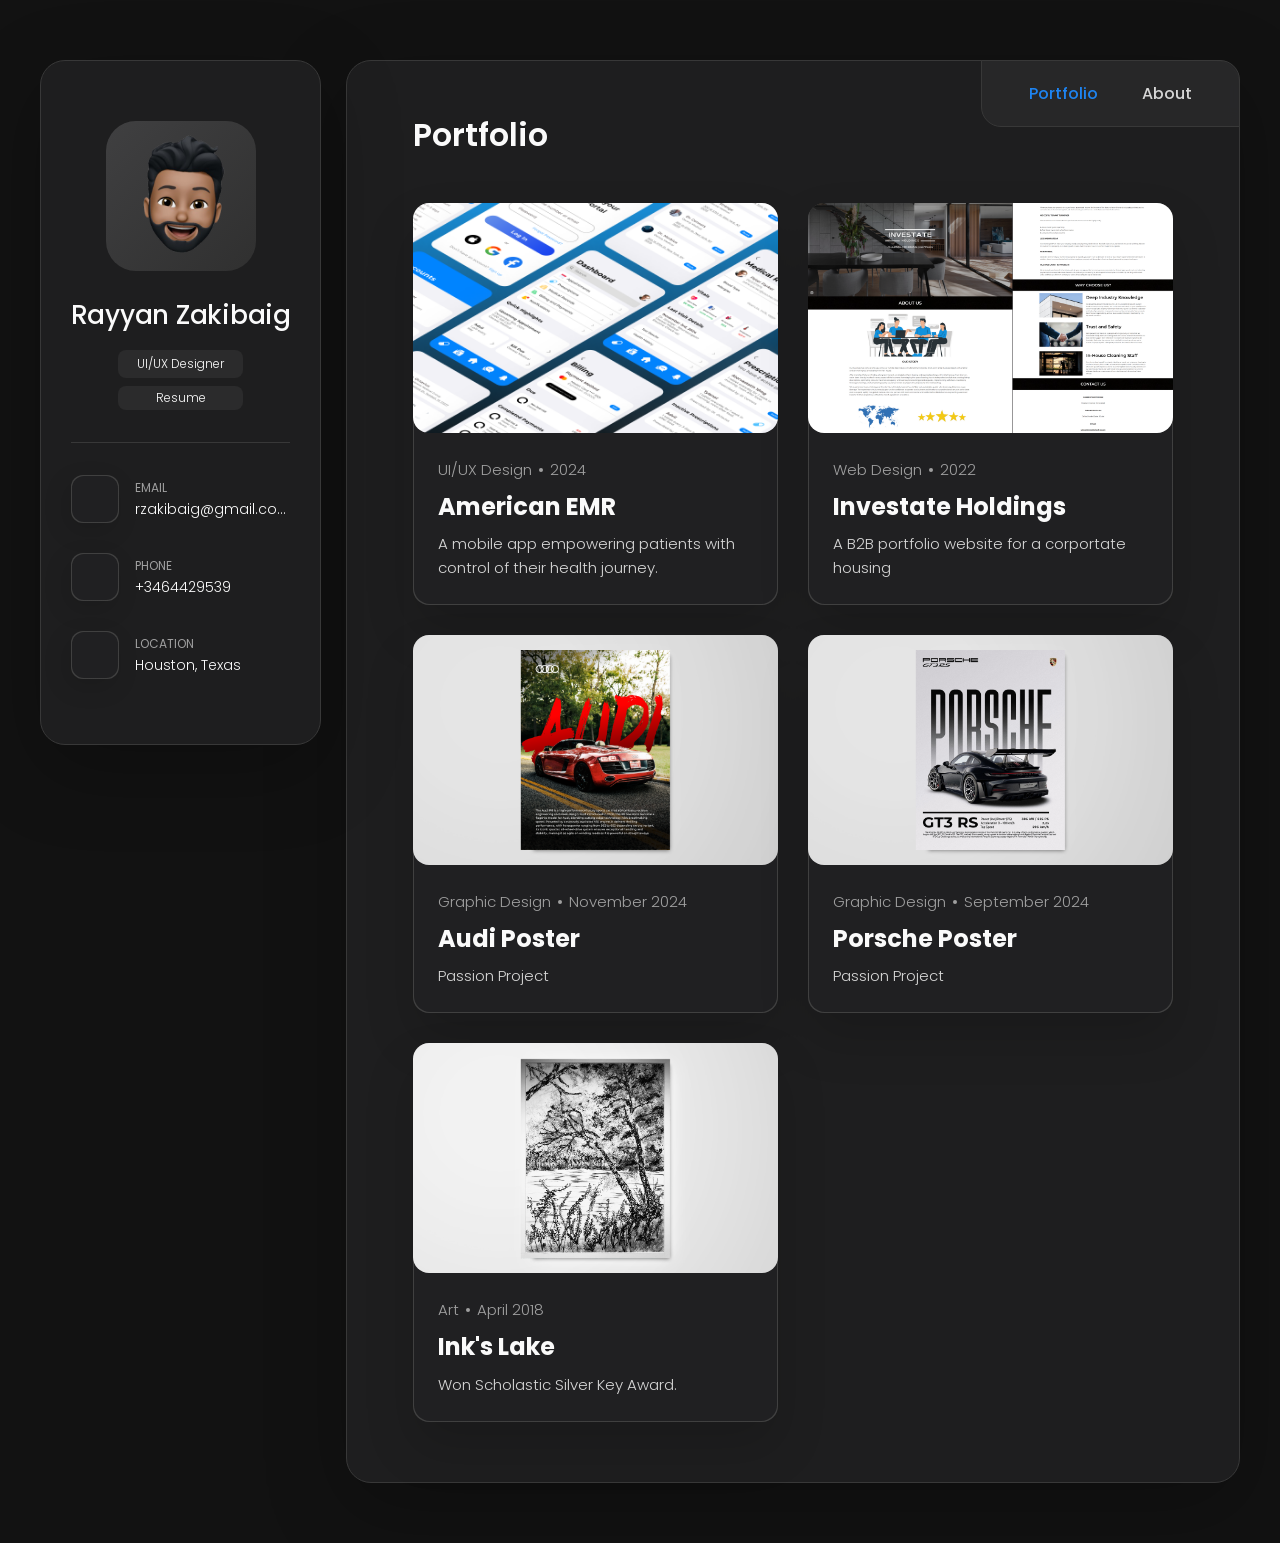
==== commit 1e58a371: "Update index.html" ====
--- a/index.html
+++ b/index.html
@@ -116,11 +116,11 @@
       <nav class="navbar">
         <ul class="navbar-list">
           <li class="navbar-item">
-            <button class="navbar-link active" data-nav-link>About</button>
+            <button class="navbar-link active" data-nav-link>Portfolio</button>
+          </li> 
+          <li class="navbar-item">
+            <button class="navbar-link" data-nav-link>About</button>
           </li>
-          <li class="navbar-item">
-            <button class="navbar-link" data-nav-link>Portfolio</button>
-          </li> 
 
 <!-- 
           <li class="navbar-item">
@@ -135,7 +135,7 @@
       </nav>
 
       <!-- About Section -->
-      <article class="about active" data-page="about">
+      <article class="about" data-page="about">
 
         <!-- About Me Section -->
         <div class="experience-section">
@@ -236,7 +236,7 @@
       
 
       <!-- Portfolio Page -->
-      <article class="portfolio" data-page="portfolio">
+      <article class="portfolio active" data-page="portfolio">
         <div class="experience-section">
         
         <header>
@@ -1573,3 +1573,4 @@
   }
 }
 </style>
+
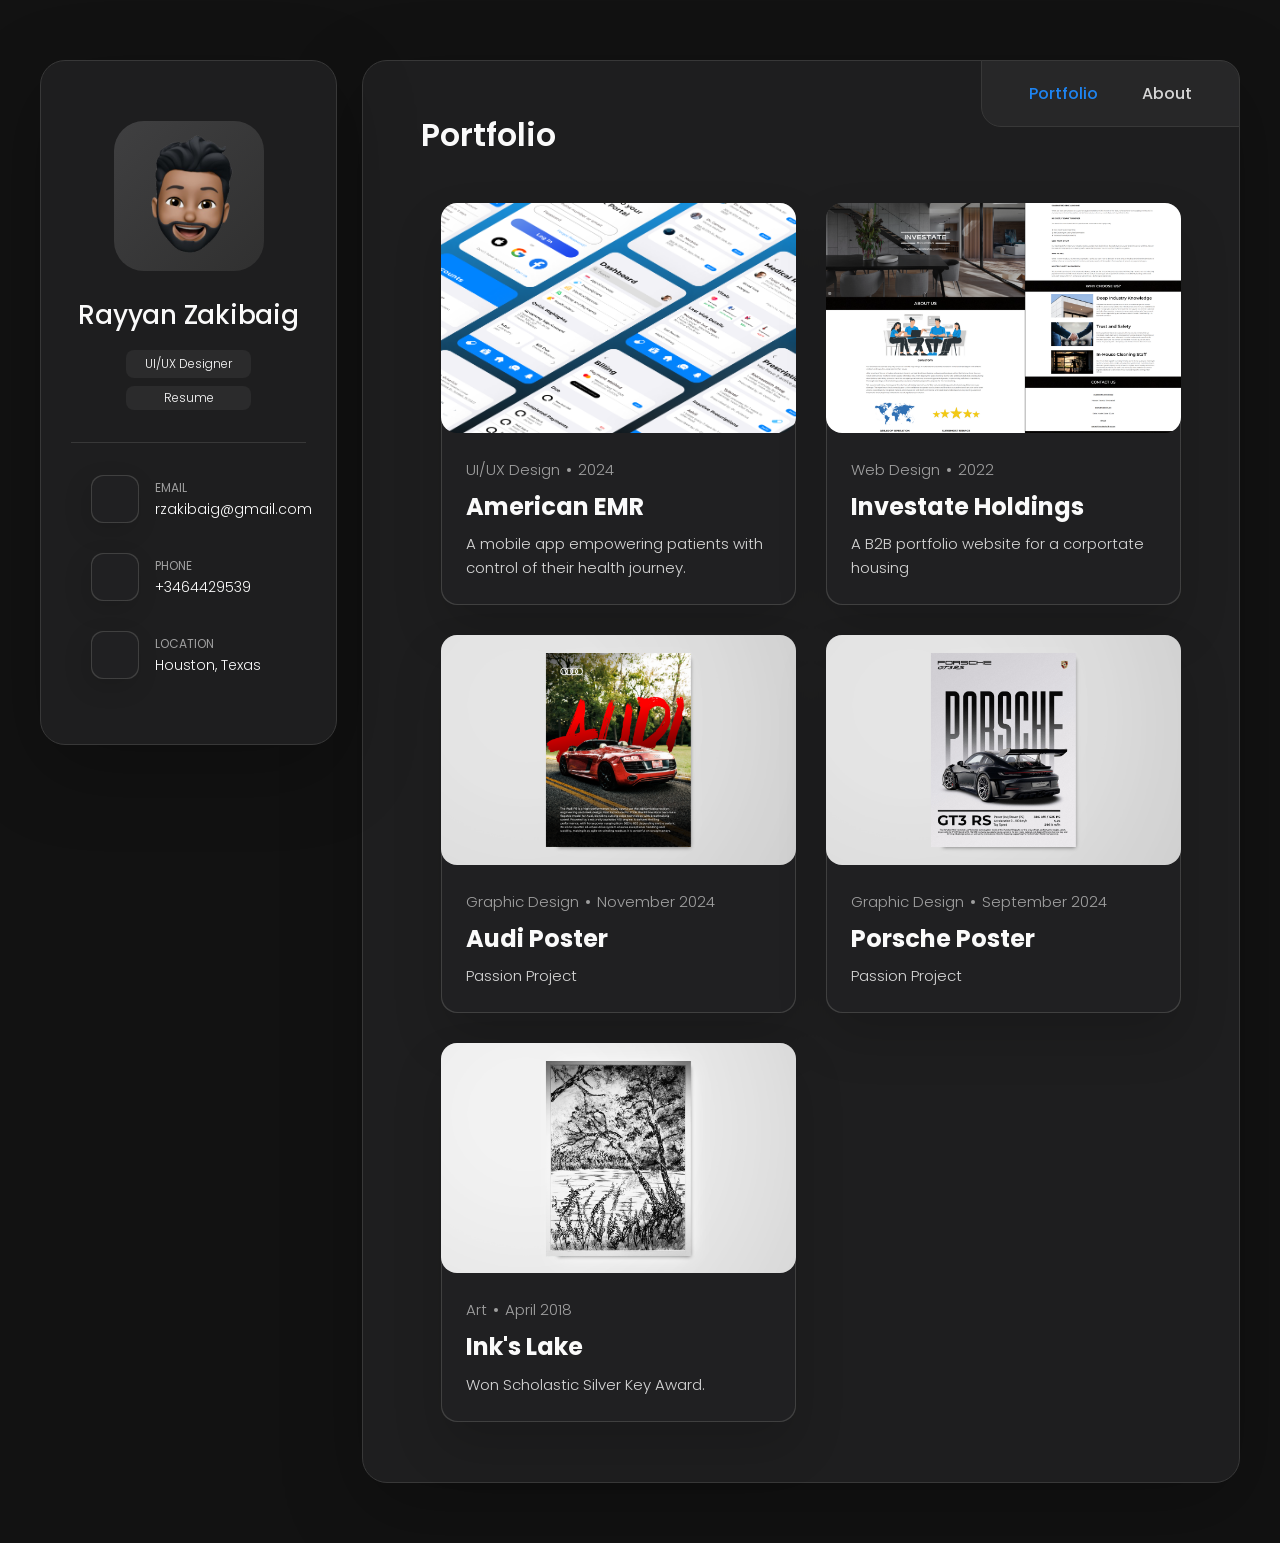
==== commit 23cd74ec: "Update index.html" ====
--- a/index.html
+++ b/index.html
@@ -78,7 +78,7 @@
             </div>
             <div class="contact-info">
               <p class="contact-title">Phone</p>
-              <a href="tel:+3464429539" class="contact-link">+3464429539</a>
+              <a href="tel:+13464429539" class="contact-link">+3464429539</a>
             </div>
           </li>
 
@@ -1574,3 +1574,4 @@
 }
 </style>
 
+
--- a/assets/css/style.css
+++ b/assets/css/style.css
@@ -25,7 +25,7 @@
   );
   --bg-gradient-yellow-2: linear-gradient(
     135deg, 
-    hsla(45, 100%, 71%, 0.251) 0%, 
+    hsla(208, 99%, 37%, 0.251) 0%, 
     hsla(35, 100%, 68%, 0) 59.86%
   ), hsl(240, 2%, 13%);
 
@@ -477,7 +477,7 @@
   align-items: center;
   gap: 15px;
   padding-bottom: 4px;
-  padding-left: 7px;
+  padding-left: 3px;
 }
 
 .social-item .social-link {
@@ -511,7 +511,24 @@
   .project-text {
     width: 100%;       /* Set width to 100% for smaller screens */
   }
-}
+  
+  /* Increase sidebar height on mobile for better vertical alignment */
+  .sidebar {
+    max-height: 120px;
+  }
+  
+  /* Ensure proper vertical alignment in mobile view */
+  .sidebar-info {
+    align-items: center;
+  }
+  
+  .avatar-box img {
+    height: 80px;
+    width: 80px;
+    object-fit: cover;
+  }
+}
+
 
 /*-----------------------------------*\
   #NAVBAR
@@ -960,10 +977,17 @@
   color: var(--blue);
 }
 
-
-
-
-
+ul {
+  list-style-type: disc; /* This will display bullets */
+  padding-left: 20px;     /* Indent for bullets */
+  color:white
+}
+
+ol {
+  list-style-type: decimal; /* This will display numbers */
+  padding-left: 20px;       /* Indent for numbers */
+  color:white
+}
 
 
 
@@ -1375,6 +1399,8 @@
   filter: grayscale(1) invert(1);
 }
 
+
+
 .contact-form { margin-bottom: 10px; }
 
 .form-title { margin-bottom: 20px; }
@@ -2097,9 +2123,9 @@
   .contacts-list { grid-template-columns: 1fr; }
 
   .contact-info :is(.contact-link) {
-    white-space: nowrap;
-    overflow: hidden;
-    text-overflow: ellipsis;
+    white-space: normal;
+    overflow: visible;
+    text-overflow: unset;
   }
 
   .contact-info :is(.contact-link, time, address) {
@@ -2112,7 +2138,11 @@
     opacity: 0;
   }
 
-  .social-list { justify-content: center; }
+  .social-list { 
+    justify-content: center; 
+    gap: 10px;
+    padding-left: 0;
+  }
 
 
 
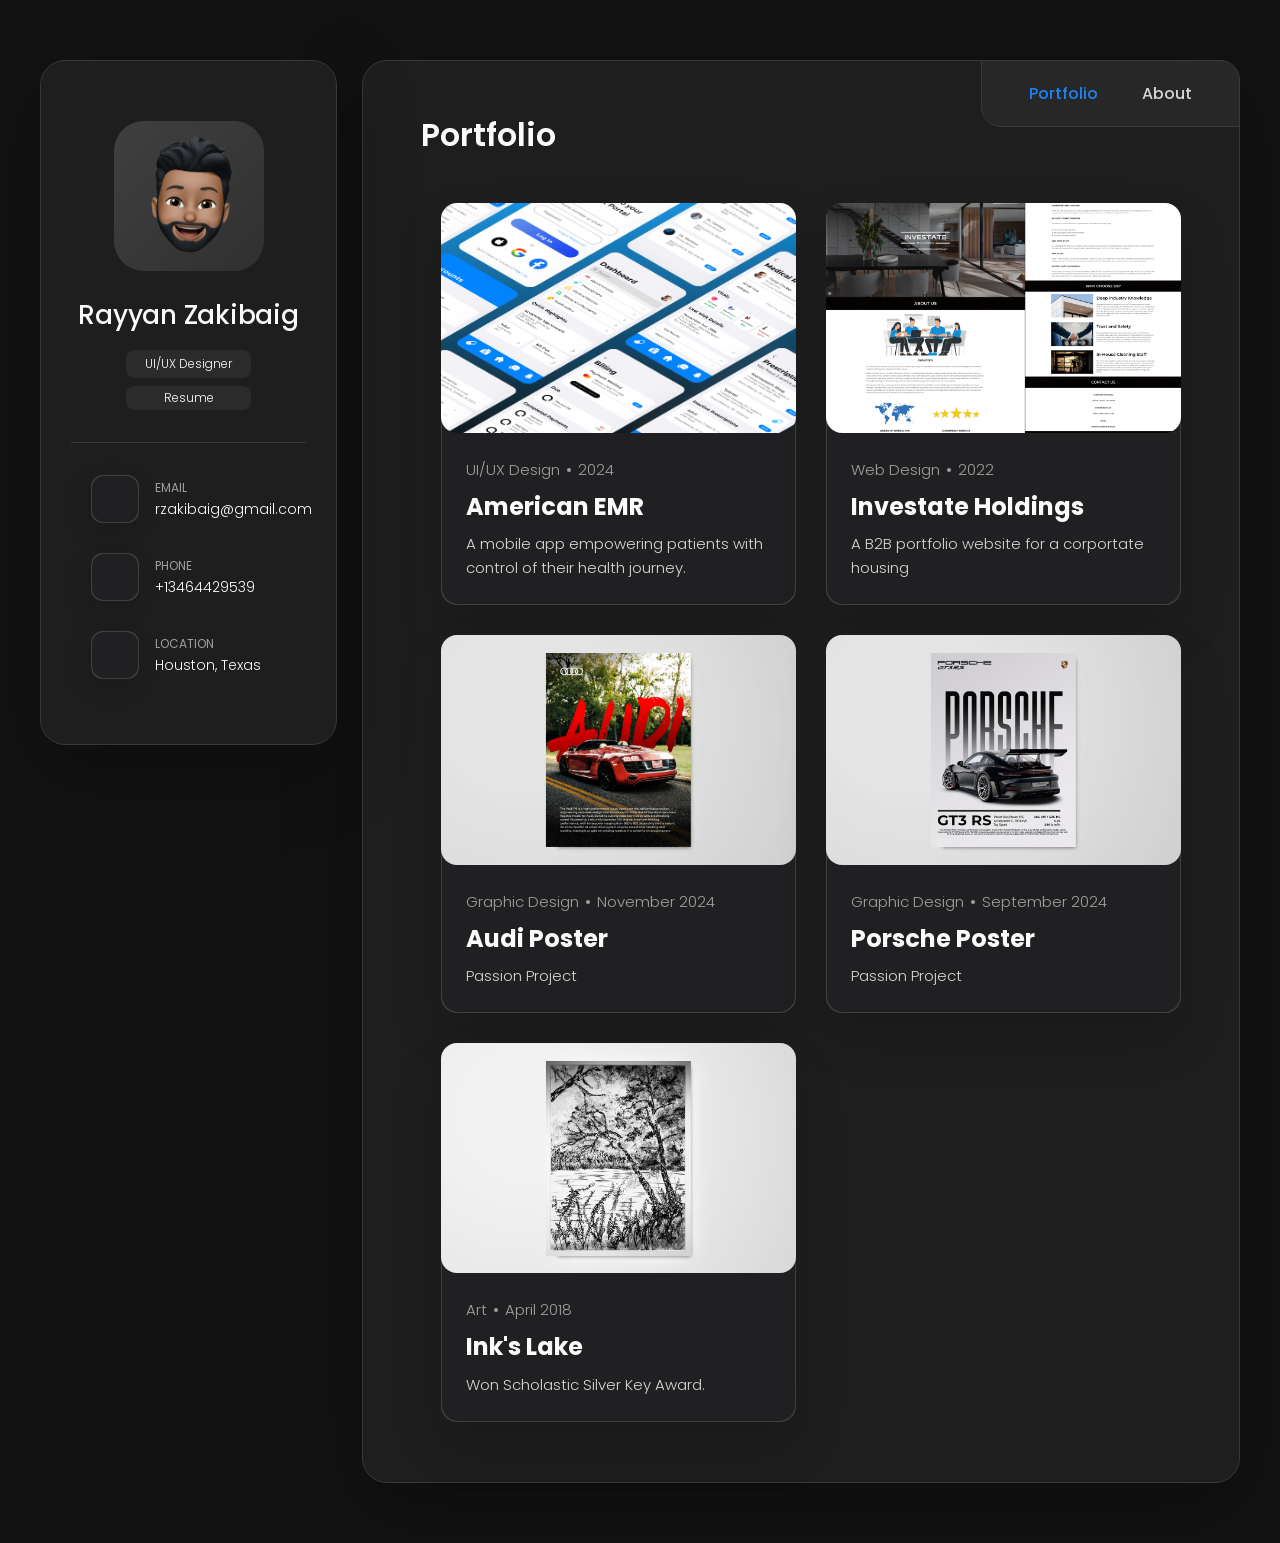
==== commit e36d99d7: "Update index.html" ====
--- a/index.html
+++ b/index.html
@@ -78,7 +78,7 @@
             </div>
             <div class="contact-info">
               <p class="contact-title">Phone</p>
-              <a href="tel:+13464429539" class="contact-link">+3464429539</a>
+              <a href="tel:+13464429539" class="contact-link">+13464429539</a>
             </div>
           </li>
 
@@ -1575,3 +1575,4 @@
 </style>
 
 
+
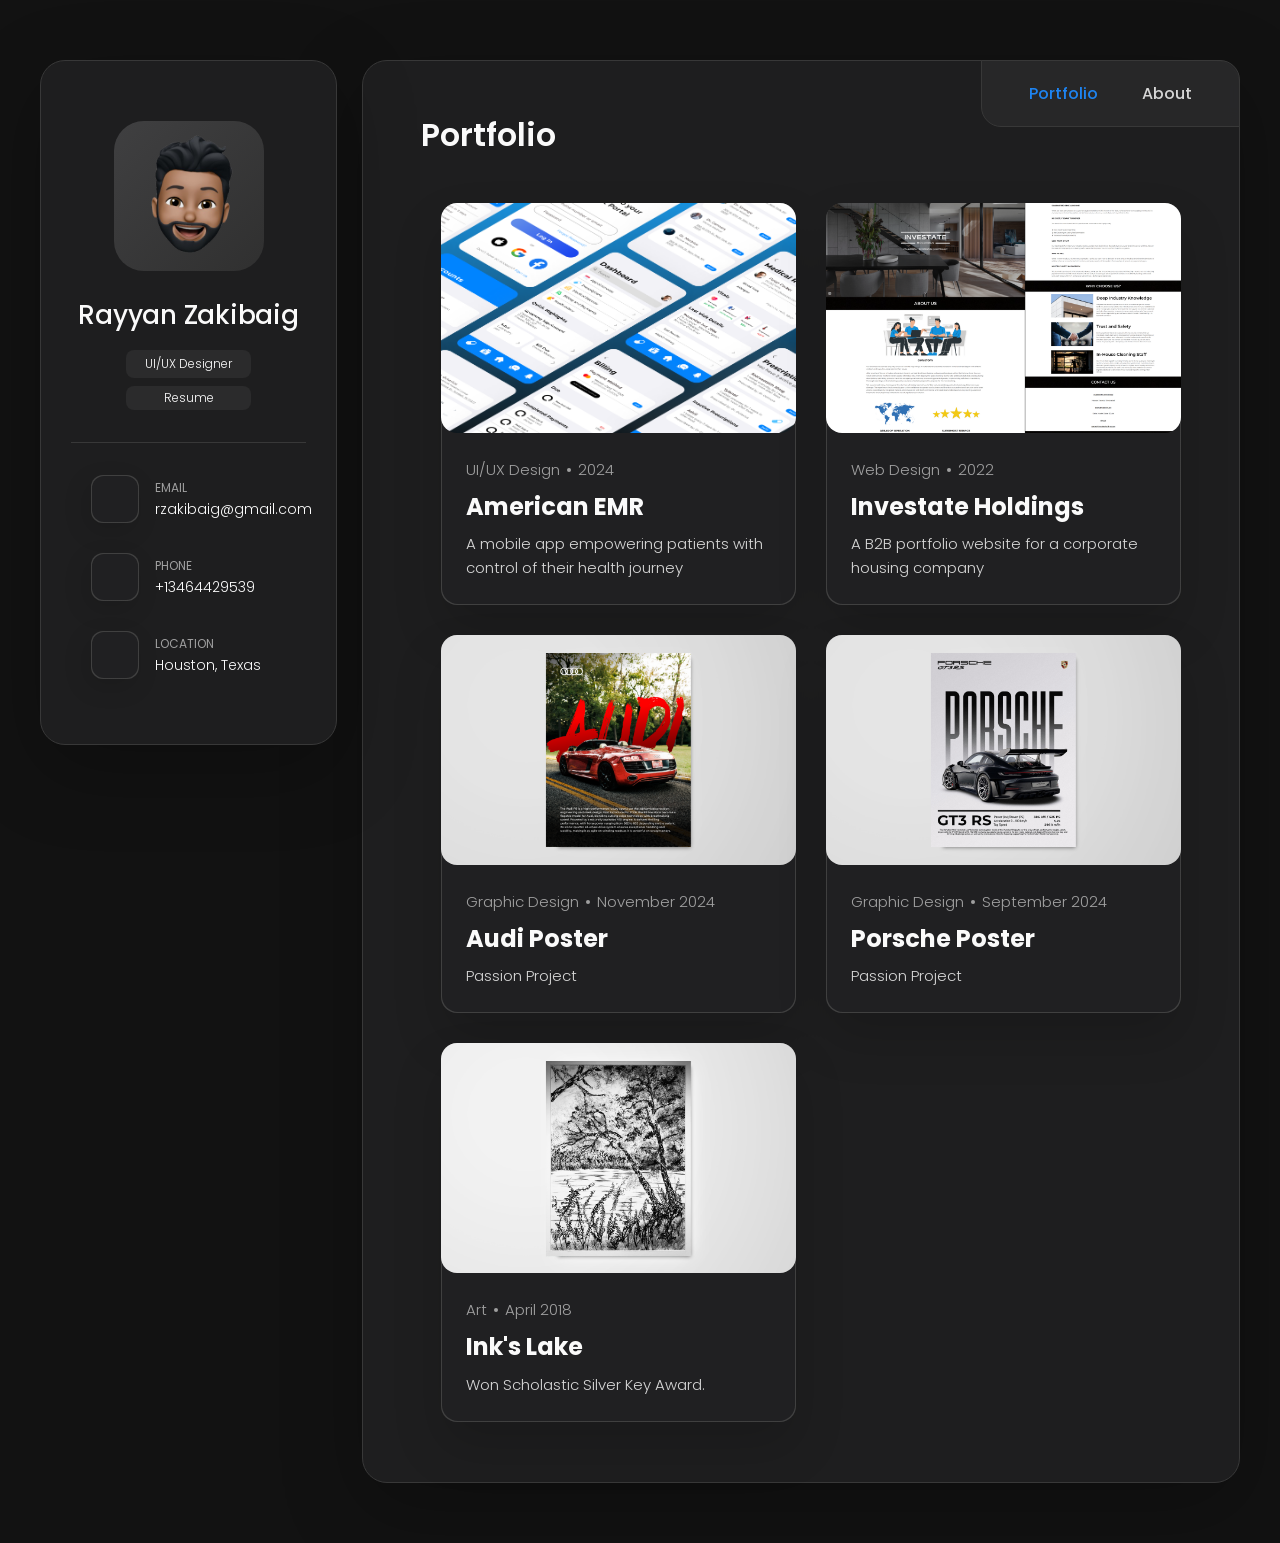
==== commit d3a071da: "Update index.html" ====
--- a/index.html
+++ b/index.html
@@ -40,7 +40,7 @@
           <p class="title">UI/UX Designer</p>
 
           <!-- Resume Button -->
-        <a href="https://drive.google.com/file/d/1Hd1ixtJiJkt97Hl2Q3PI5Q_fu5zuwYD4/view?usp=sharing">
+        <a href="https://drive.google.com/file/d/1mnPFnb0WzECPuX6eOYl4WHcP4RkWxX7f/view?usp=sharing">
           <p class="resume-button">Resume</p>
         </a>
 
@@ -145,14 +145,23 @@
 
           <section class="about-text">
             <p class="description1">
-              Hi! I'm Rayyan, a student studying Information Systems and Computer Science at the University of Houston passionate about UX Design.
-              Since early on, I've been a tech enthusiast and creative at heart. My drive for creative expression began with
-              drawing, transitioning to photography and design.
+              Hi! I'm Rayyan, a student studying Information Systems and Computer Science at the University of Houston.
+              Since early on, I've been a tech enthusiast and creative at heart. 
+              My drive for creative expression began with drawing, transitioning to photography and design, 
+              which naturally led me to discover how technology can amplify creative solutions.
+
             </p>
             <p class="description1">
-              UX perfectly blends my interests in tech and design. I've enrolled in UX courses to enhance my skills and
-              bring my ideas to life. With a foundation in design thinking, I am experienced with tools like Figma,
-              InDesign, Photoshop, Lightroom, Framer, HTML, JavaScript, CSS, C++, Python, and ASM.
+              I'm drawn to the intersection of design, technology, and strategy, whether that's crafting intuitive user experiences, managing product lifecycles, 
+              or leading cross-functional projects from concept to launch. UX design allows me to solve user problems creatively, while product and project management 
+              enable me to bring those solutions to market effectively.
+            </p>
+
+            </p>
+              From my previous internships and personal projects, I’ve gained hands-on experience in the product development process. 
+              With a strong foundation in design thinking and agile methodologies, I bring both creativity and technical depth to the table. 
+              Skilled with tools like Figma, InDesign, Photoshop, Lightroom, Framer, HTML, CSS, JavaScript, C++, Python, and more, 
+              making me well-prepared to collaborate effectively with developers and stakeholders.             
             </p>
           </section>
 
@@ -263,7 +272,7 @@
 
               <h3 class="h3 portfolio-item-title">American EMR</h3>
               <p class="portfolio-text">
-              A mobile app empowering patients with control of their health journey.
+              A mobile app empowering patients with control of their health journey
               </p>
             </div>
           </a>
@@ -285,7 +294,7 @@
 
               <h3 class="h3 portfolio-item-title">Investate Holdings</h3>
               <p class="portfolio-text">
-                A B2B portfolio website for a corportate housing
+                A B2B portfolio website for a corporate housing company
               </p>
             </div>
           </a>
@@ -1576,3 +1585,7 @@
 
 
 
+
+
+
+
--- a/assets/css/style.css
+++ b/assets/css/style.css
@@ -523,8 +523,8 @@
   }
   
   .avatar-box img {
-    height: 80px;
-    width: 80px;
+    height: px;
+    width: px;
     object-fit: cover;
   }
 }
